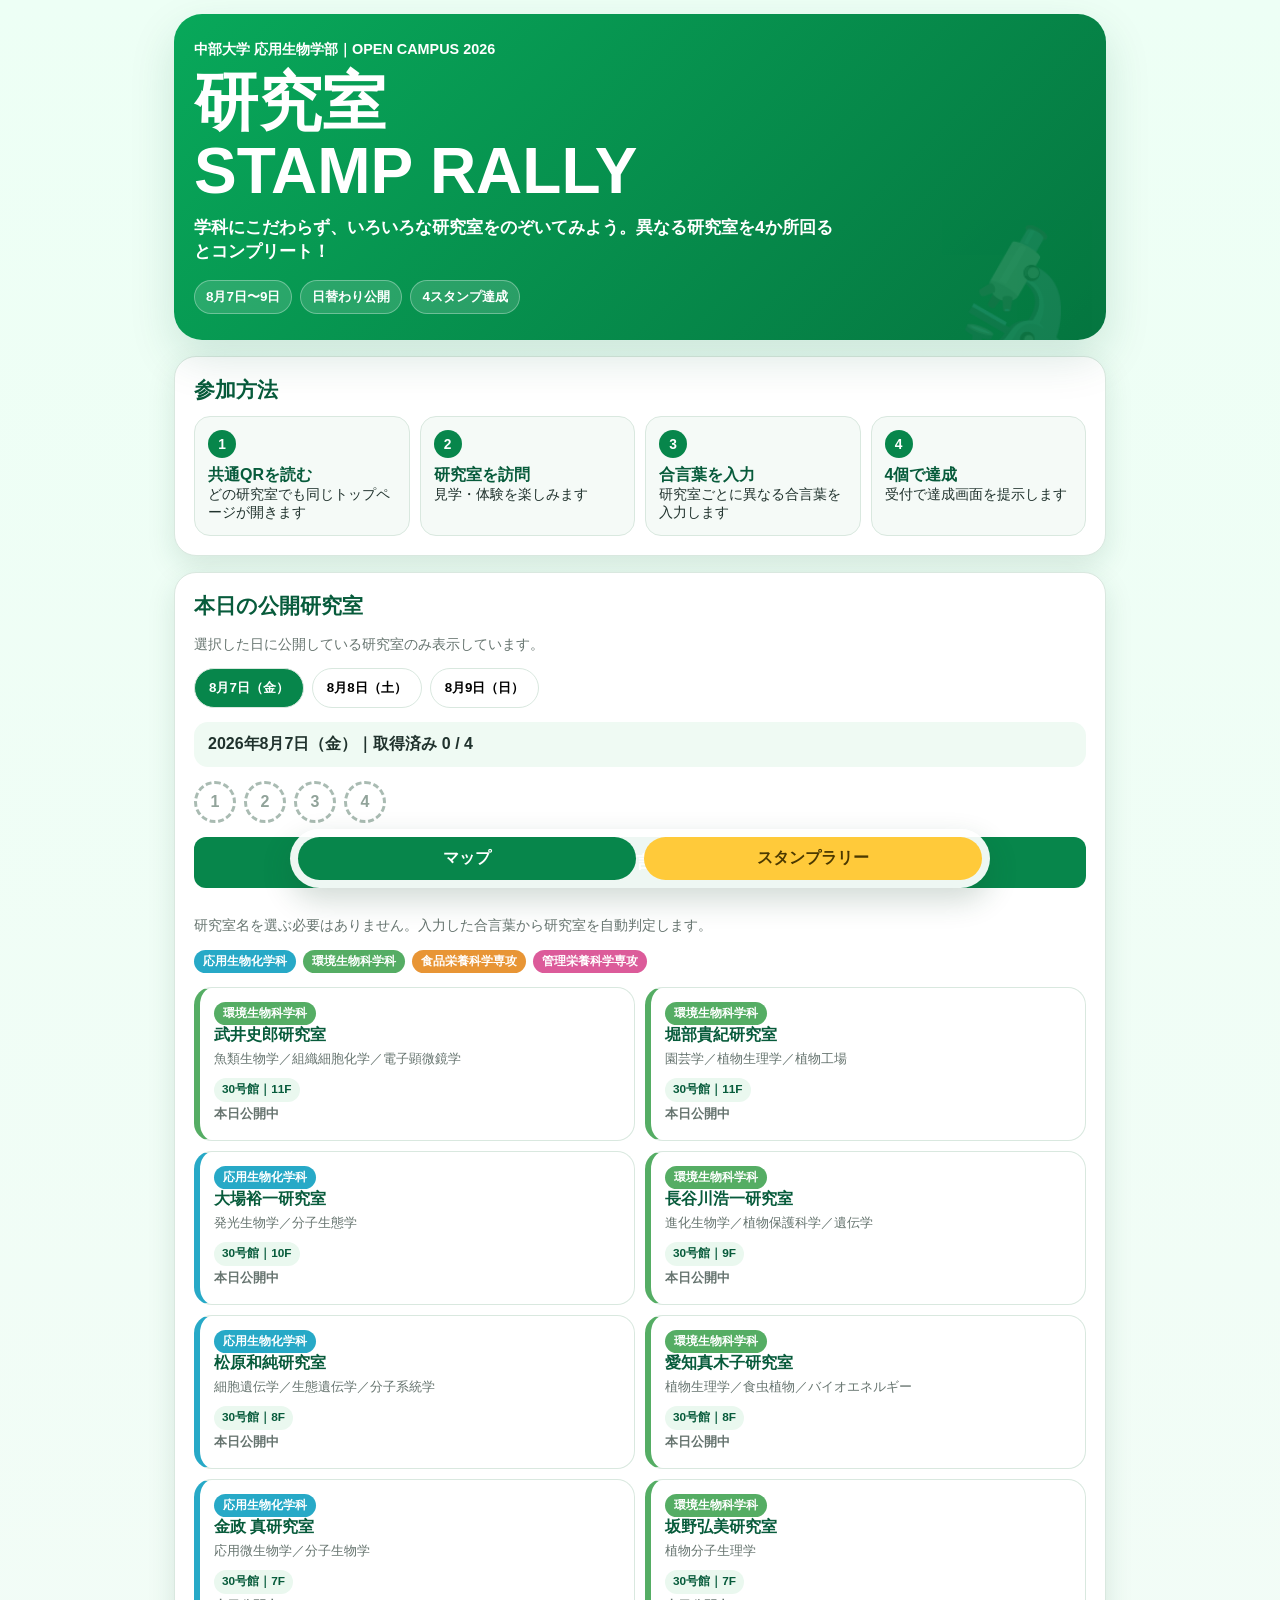
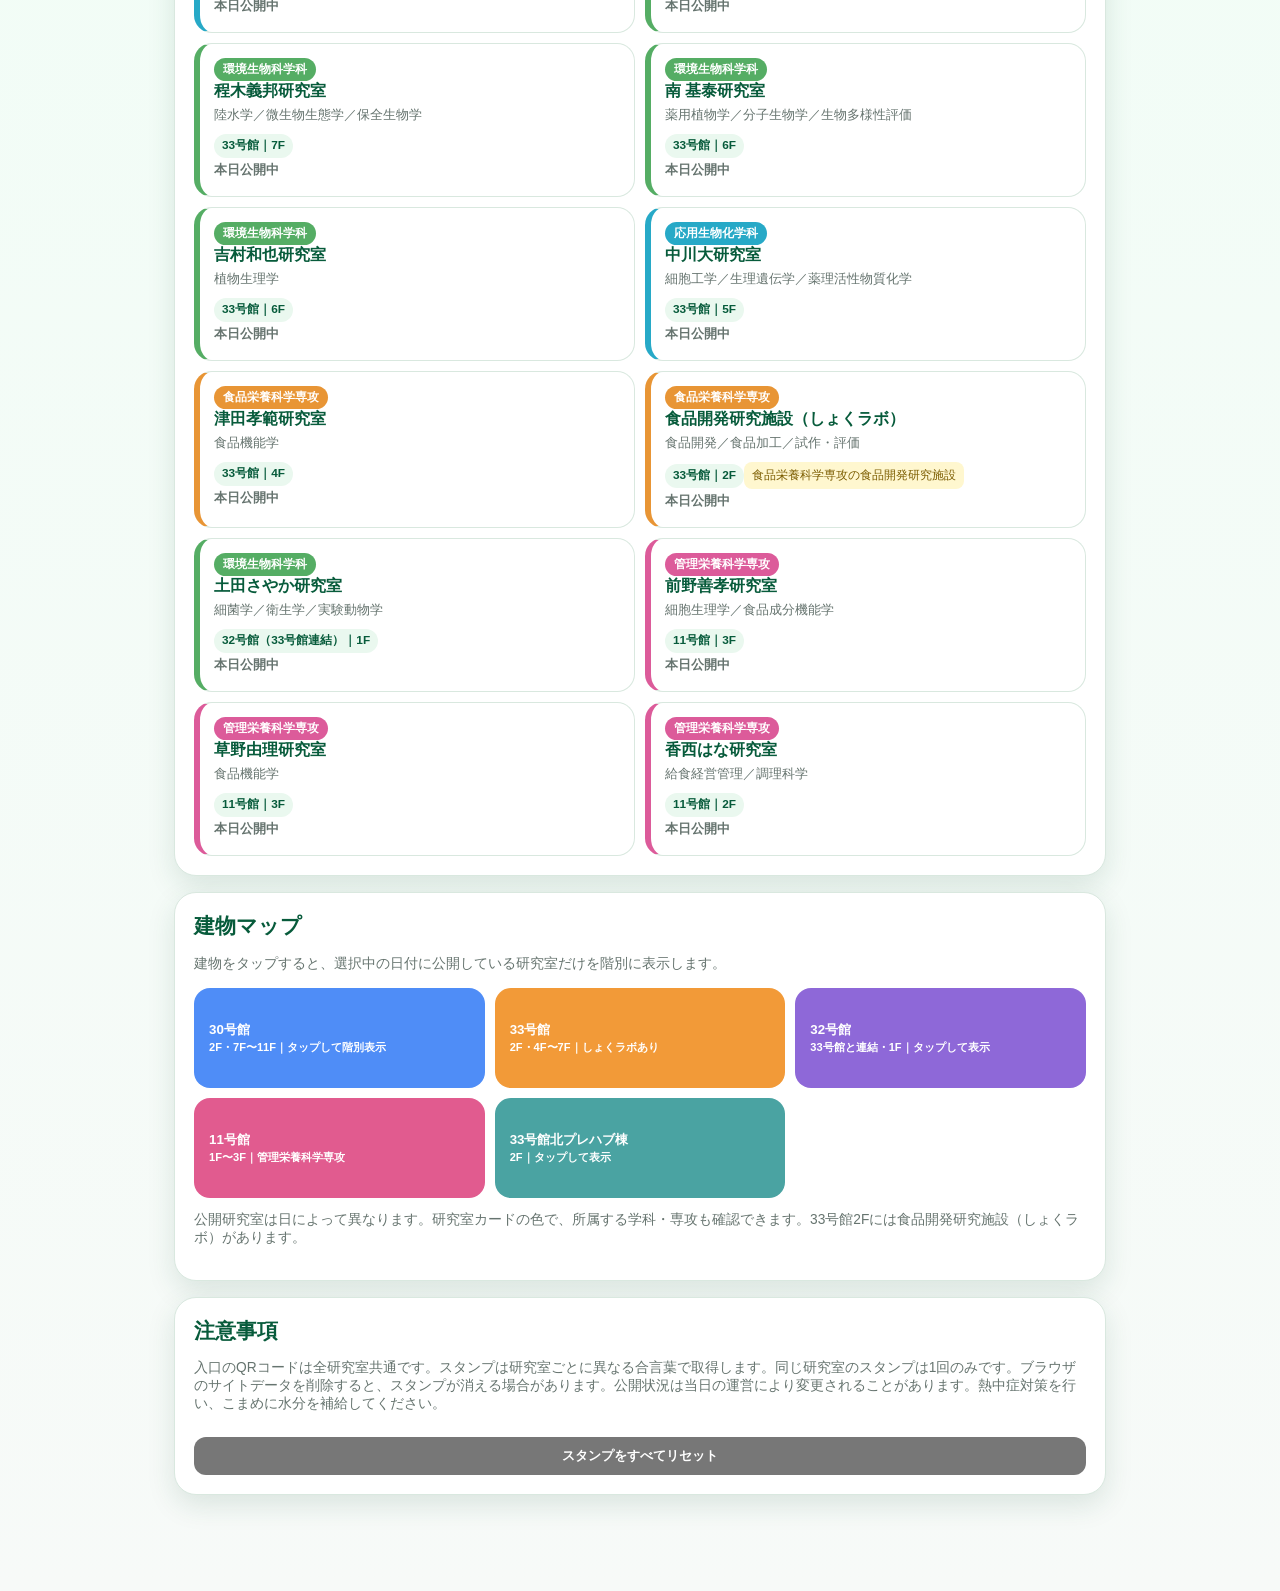
==== index.html @ 8b909b38 "Add files via upload" ====
<!doctype html><html lang="ja"><head><meta charset="utf-8"><meta name="viewport" content="width=device-width,initial-scale=1"><title>2026 応用生物学部 研究室スタンプラリー</title><style>
:root{--g:#07864b;--d:#075b3b;--m:#66746f;--bg:#f3faf6;--line:#d9e8df;--gold:#ffca3a}*{box-sizing:border-box}html{scroll-behavior:smooth}body{margin:0;background:linear-gradient(#edfff5,#f7faf8);font-family:-apple-system,BlinkMacSystemFont,"Segoe UI","Yu Gothic",Meiryo,sans-serif;color:#20322d}.wrap{width:min(100%,960px);margin:auto;padding:14px 14px 96px}.hero{background:linear-gradient(135deg,#08a85a,#057640);color:#fff;border-radius:28px;padding:26px 20px;box-shadow:0 18px 45px #075b3b26;position:relative;overflow:hidden}.hero:after{content:"🔬";position:absolute;right:14px;bottom:-22px;font-size:120px;opacity:.13}.kicker{font-weight:800;font-size:.9rem}h1{font-size:clamp(2rem,8vw,4rem);line-height:1.08;margin:9px 0}.hero p{font-size:1.08rem;font-weight:700;margin:0;max-width:650px}.badges{display:flex;gap:8px;flex-wrap:wrap;margin-top:17px}.badge{padding:7px 11px;background:#ffffff24;border:1px solid #ffffff50;border-radius:999px;font-weight:800;font-size:.84rem}.card{background:#fff;border:1px solid var(--line);border-radius:22px;padding:19px;margin-top:16px;box-shadow:0 10px 28px #194d3520}h2{font-size:1.3rem;margin:0 0 12px;color:var(--d)}.sub{color:var(--m);font-size:.9rem}.steps{display:grid;grid-template-columns:repeat(4,1fr);gap:10px}.step{padding:13px;border-radius:16px;background:#f5faf7;border:1px solid var(--line);font-size:.86rem}.step b{display:block;color:var(--d);font-size:1rem}.num{display:grid;place-items:center;width:28px;height:28px;border-radius:50%;background:var(--g);color:#fff;font-weight:900;margin-bottom:7px}.tabs{display:flex;gap:8px;flex-wrap:wrap}.tab{border:1px solid var(--line);background:#fff;padding:10px 14px;border-radius:999px;font-weight:900;cursor:pointer}.tab.active{background:var(--g);color:#fff}.status{margin:14px 0;padding:12px 14px;background:#effaf3;border-radius:14px;font-weight:800}.progress{display:flex;gap:8px;margin-top:10px}.dot{width:42px;height:42px;border-radius:50%;display:grid;place-items:center;border:3px dashed #a9bbb2;color:#91a39a;font-weight:900}.dot.done{border-style:solid;border-color:var(--gold);background:#fff8d8;color:#7c5d00}.grid{display:grid;grid-template-columns:repeat(2,1fr);gap:10px}.lab{border:1px solid var(--line);border-radius:18px;padding:14px;background:#fff}.lab.closed{opacity:.46;background:#f2f4f3}.lab h3{margin:0 0 4px;font-size:1rem;color:var(--d)}.lab p{margin:3px 0;color:var(--m);font-size:.84rem}.loc{display:inline-block;background:#eaf8ef;color:var(--d);font-weight:800;border-radius:999px;padding:4px 8px;font-size:.74rem;margin-top:7px}.get{width:100%;border:0;border-radius:12px;background:var(--g);color:#fff;font-weight:900;padding:10px;margin-top:10px;cursor:pointer}.get.done{background:#e7f5eb;color:var(--d)}.map{display:grid;grid-template-columns:repeat(3,1fr);gap:10px}.building{border-radius:16px;padding:15px;color:#fff;font-weight:900;min-height:100px}.b30{background:#4f8df7}.b33{background:#f29a38}.b32{background:#8e68d8}.b11{background:#e15b8f}.bprefab{background:#4aa3a2}.complete{display:none;text-align:center;background:linear-gradient(135deg,#fff9cf,#fff);border:3px solid var(--gold)}.complete.show{display:block}.complete .big{font-size:3.2rem}.complete h2{font-size:2rem}.notice{font-size:.86rem;color:var(--m)}.sticky{position:fixed;left:50%;bottom:12px;transform:translateX(-50%);width:min(calc(100% - 20px),700px);display:flex;gap:8px;background:#ffffffee;padding:8px;border-radius:999px;box-shadow:0 12px 30px #17482e33;z-index:20}.sticky a{flex:1;text-decoration:none;text-align:center;border-radius:999px;padding:11px;font-weight:900}.primary{background:var(--gold);color:#4b3900}.secondary{background:var(--g);color:#fff}.modal{display:none;position:fixed;inset:0;background:#0008;z-index:30;padding:18px;align-items:center;justify-content:center}.modal.show{display:flex}.dialog{width:min(100%,430px);background:#fff;border-radius:22px;padding:20px}.dialog h3{margin:0 0 5px;color:var(--d)}input{width:100%;font-size:1.1rem;padding:13px;border:2px solid var(--line);border-radius:12px;margin:12px 0;text-transform:uppercase}.actions{display:flex;gap:8px}.actions button{flex:1;border:0;border-radius:12px;padding:11px;font-weight:900;cursor:pointer}.cancel{background:#eee}.submit{background:var(--g);color:#fff}.error{color:#c73333;font-weight:800;font-size:.86rem;min-height:1.4em}@media(max-width:680px){.steps{grid-template-columns:1fr 1fr}.grid{grid-template-columns:1fr}.map{grid-template-columns:1fr}}@media print{@page{size:A4;margin:9mm}body{background:#fff;font-size:9pt}.wrap{padding:0}.hero,.card{box-shadow:none;break-inside:avoid;margin-top:7px;padding:12px}.hero{border-radius:15px}h1{font-size:26pt}.steps{grid-template-columns:repeat(4,1fr)}.grid{grid-template-columns:repeat(2,1fr);gap:5px}.lab{padding:8px}.get,.sticky,.modal,.tabs{display:none!important}.lab.closed{display:none}}

.building{border:0;cursor:pointer;text-align:left;transition:.18s ease}.building:hover,.building.active{transform:translateY(-2px);outline:4px solid #ffffffcc}.floor-map{display:none;margin-top:14px;border:1px solid var(--line);border-radius:18px;padding:14px;background:#f8fcfa}.floor-map.show{display:block}.floor-head{display:flex;align-items:center;justify-content:space-between;gap:10px;margin-bottom:10px}.floor-head h3{margin:0;color:var(--d)}.floor-close{border:0;background:#e8efeb;border-radius:999px;padding:7px 11px;font-weight:800;cursor:pointer}.floor-list{display:grid;gap:9px}.floor-row{display:grid;grid-template-columns:64px 1fr;gap:10px;align-items:stretch}.floor-label{display:grid;place-items:center;border-radius:14px;color:#fff;font-weight:900;min-height:66px}.floor-labs{display:grid;grid-template-columns:repeat(2,1fr);gap:8px}.map-lab{border:1px solid var(--line);border-radius:13px;padding:10px;background:#fff}.map-lab.closed{opacity:.42;background:#eef1ef}.map-lab.done{border:2px solid var(--gold);background:#fff9da}.map-lab b{display:block;color:var(--d);font-size:.9rem}.map-lab span{font-size:.76rem;color:var(--m)}.legend{display:flex;gap:8px;flex-wrap:wrap;margin:10px 0 0}.legend span{font-size:.76rem;padding:5px 9px;border-radius:999px;background:#eef5f1}.legend .open{background:#e6f7ec;color:#075b3b}.legend .done{background:#fff4bd;color:#6e5200}.legend .closed{background:#ecefee;color:#777}@media(max-width:680px){.floor-labs{grid-template-columns:1fr}.floor-row{grid-template-columns:54px 1fr}}@media print{.floor-map{display:block!important}.floor-close{display:none}.floor-labs{grid-template-columns:repeat(2,1fr)}}


.dept-legend{display:flex;gap:7px;flex-wrap:wrap;margin:10px 0 14px}.dept-chip{display:inline-block;padding:4px 9px;border-radius:999px;color:#fff;font-size:.72rem;font-weight:900}.lab{border-left:6px solid var(--dept,#d9e8df)}.map-lab{border-left:6px solid var(--dept,#d9e8df)}.facility-note{font-size:.76rem;color:#7c5d00;background:#fff7cf;padding:5px 8px;border-radius:8px;margin-top:7px;display:inline-block}

/* STAMP GET 演出 */
.stampfx{display:none;position:fixed;inset:0;z-index:60;align-items:center;justify-content:center;padding:20px;background:radial-gradient(circle at center,#073d2dcc 0,#001b14ee 72%);overflow:hidden}.stampfx.show{display:flex;animation:fxFade .25s ease-out}.stampfx:before,.stampfx:after{content:"";position:absolute;inset:-30%;background:repeating-conic-gradient(from 0deg,transparent 0 10deg,#ffffff10 10deg 12deg);animation:fxSpin 11s linear infinite}.stampfx:after{animation-direction:reverse;animation-duration:16s;opacity:.55}.fxcard{position:relative;z-index:2;width:min(92vw,470px);padding:30px 22px 26px;text-align:center;color:#fff;border:1px solid #ffffff55;border-radius:30px;background:linear-gradient(145deg,#0b9c5fdd,#06573fee);box-shadow:0 25px 70px #0009,0 0 0 7px #ffffff12;transform:scale(.5) rotate(-7deg);animation:fxPop .7s cubic-bezier(.18,.89,.32,1.28) forwards}.fxshine{position:absolute;inset:0;border-radius:30px;overflow:hidden;pointer-events:none}.fxshine:after{content:"";position:absolute;top:-25%;left:-70%;width:55%;height:150%;background:linear-gradient(100deg,transparent,#ffffff66,transparent);transform:skewX(-18deg);animation:fxShine 1.15s .25s ease-out forwards}.fxseal{width:138px;height:138px;margin:0 auto 14px;border-radius:50%;display:grid;place-items:center;background:radial-gradient(circle,#fff8cc 0 47%,#ffca3a 48% 61%,#fff 62% 67%,#0b6d4c 68%);box-shadow:0 0 0 8px #ffffff22,0 14px 30px #002b1e88;animation:sealPulse 1.2s ease-in-out infinite alternate}.fxseal span{font-size:54px;filter:drop-shadow(0 4px 2px #0003)}.fxtitle{font-size:clamp(2.2rem,10vw,4rem);line-height:1;font-weight:1000;letter-spacing:.05em;margin:5px 0 12px;text-shadow:0 5px 0 #034c35,0 10px 25px #001c1488}.fxlab{font-size:1.2rem;font-weight:900;margin:0 0 5px}.fxcount{display:inline-block;margin-top:8px;padding:7px 14px;border-radius:999px;background:#ffffff20;border:1px solid #ffffff45;font-weight:900}.fxhint{margin:14px 0 0;font-size:.83rem;opacity:.88}.fxclose{margin-top:18px;border:0;border-radius:999px;padding:11px 22px;background:#ffca3a;color:#4b3900;font-weight:1000;cursor:pointer;box-shadow:0 8px 18px #001d1444}.confetti{position:absolute;z-index:1;top:-12vh;width:10px;height:18px;border-radius:2px;animation:confettiFall 1.7s linear forwards}.stampfx.completefx .fxcard{background:linear-gradient(145deg,#8d6400ee,#d99200ee)}.stampfx.completefx .fxtitle{font-size:clamp(1.9rem,9vw,3.5rem)}
@keyframes fxFade{from{opacity:0}to{opacity:1}}@keyframes fxPop{0%{transform:scale(.45) rotate(-8deg);opacity:0}65%{transform:scale(1.08) rotate(2deg);opacity:1}100%{transform:scale(1) rotate(0)}}@keyframes fxSpin{to{transform:rotate(360deg)}}@keyframes fxShine{to{left:125%}}@keyframes sealPulse{from{transform:scale(.98)}to{transform:scale(1.04)}}@keyframes confettiFall{0%{transform:translate3d(0,-10vh,0) rotate(0);opacity:1}100%{transform:translate3d(var(--drift),112vh,0) rotate(720deg);opacity:.1}}
@media print{.stampfx{display:none!important}}
</style></head><body><main class="wrap"><section class="hero"><div class="kicker">中部大学 応用生物学部｜OPEN CAMPUS 2026</div><h1>研究室<br>STAMP RALLY</h1><p>学科にこだわらず、いろいろな研究室をのぞいてみよう。異なる研究室を4か所回るとコンプリート！</p><div class="badges"><span class="badge">8月7日〜9日</span><span class="badge">日替わり公開</span><span class="badge">4スタンプ達成</span></div></section><section class="card"><h2>参加方法</h2><div class="steps"><div class="step"><span class="num">1</span><b>共通QRを読む</b>どの研究室でも同じトップページが開きます</div><div class="step"><span class="num">2</span><b>研究室を訪問</b>見学・体験を楽しみます</div><div class="step"><span class="num">3</span><b>合言葉を入力</b>研究室ごとに異なる合言葉を入力します</div><div class="step"><span class="num">4</span><b>4個で達成</b>受付で達成画面を提示します</div></div></section><section class="card" id="rally"><h2>本日の公開研究室</h2><p class="sub">選択した日に公開している研究室のみ表示しています。</p><div class="tabs"><button class="tab" data-day="7">8月7日（金）</button><button class="tab" data-day="8">8月8日（土）</button><button class="tab" data-day="9">8月9日（日）</button></div><div class="status" id="status"></div><div class="progress" id="progress"></div><button class="get" style="font-size:1.05rem;padding:14px;margin:14px 0" onclick="openCommonModal()">🔑 研究室の合言葉を入力する</button><p class="sub">研究室名を選ぶ必要はありません。入力した合言葉から研究室を自動判定します。</p>
<div class="dept-legend"><span class="dept-chip" style="background:#27a9c7">応用生物化学科</span><span class="dept-chip" style="background:#55ad64">環境生物科学科</span><span class="dept-chip" style="background:#e89535">食品栄養科学専攻</span><span class="dept-chip" style="background:#dc5b9a">管理栄養科学専攻</span></div><div class="grid" id="labs"></div></section><section class="card" id="map"><h2>建物マップ</h2><p class="sub">建物をタップすると、選択中の日付に公開している研究室だけを階別に表示します。</p><div class="map">
<button class="building b30" data-building="30号館">30号館<br><small>2F・7F〜11F｜タップして階別表示</small></button>
<button class="building b33" data-building="33号館">33号館<br><small>2F・4F〜7F｜しょくラボあり</small></button>
<button class="building b32" data-building="32号館（33号館連結）">32号館<br><small>33号館と連結・1F｜タップして表示</small></button>
<button class="building b11" data-building="11号館">11号館<br><small>1F〜3F｜管理栄養科学専攻</small></button>
<button class="building bprefab" data-building="33号館北プレハブ棟">33号館北プレハブ棟<br><small>2F｜タップして表示</small></button>
</div><div class="floor-map" id="floorMap"></div><p class="notice">公開研究室は日によって異なります。研究室カードの色で、所属する学科・専攻も確認できます。33号館2Fには食品開発研究施設（しょくラボ）があります。</p></section><section class="card complete" id="complete"><div class="big">🎉</div><h2>COMPLETE!</h2><p><b>4つの研究室を訪問しました。</b><br>この画面を応用生物学部受付で提示してください。</p></section><section class="card"><h2>注意事項</h2><p class="notice">入口のQRコードは全研究室共通です。スタンプは研究室ごとに異なる合言葉で取得します。同じ研究室のスタンプは1回のみです。ブラウザのサイトデータを削除すると、スタンプが消える場合があります。公開状況は当日の運営により変更されることがあります。熱中症対策を行い、こまめに水分を補給してください。</p><button class="get" style="background:#777" onclick="resetRally()">スタンプをすべてリセット</button></section></main><nav class="sticky"><a class="secondary" href="#map">マップ</a><a class="primary" href="#rally">スタンプラリー</a></nav><div class="modal" id="modal"><div class="dialog"><h3 id="modalTitle">研究室の合言葉を入力</h3><p class="sub">訪問した研究室で案内された合言葉を入力してください。</p><input id="passwordInput" type="text" autocomplete="off" placeholder="合言葉"><div class="error" id="error"></div><div class="actions"><button class="cancel" onclick="closeModal()">キャンセル</button><button class="submit" onclick="submitPassword()">スタンプを取得</button></div></div></div><div class="stampfx" id="stampFx" role="dialog" aria-modal="true" aria-live="assertive"><div class="fxcard"><div class="fxshine"></div><div class="fxseal"><span id="fxIcon">★</span></div><div class="fxtitle" id="fxTitle">STAMP GET!</div><p class="fxlab" id="fxLab"></p><div class="fxcount" id="fxCount"></div><p class="fxhint">画面をタップ、またはボタンを押すと閉じます</p><button class="fxclose" onclick="closeStampFx()">つづける</button></div></div><script>
const LABS=[
{id:'takei',name:'武井史郎研究室',building:'30号館',floor:'11F',days:[7,8,9],fields:'魚類生物学／組織細胞化学／電子顕微鏡学',password:'FISH30',dept:'環境生物科学科'},
{id:'horibe',name:'堀部貴紀研究室',building:'30号館',floor:'11F',days:[7,8],fields:'園芸学／植物生理学／植物工場',password:'PLANT11',dept:'環境生物科学科'},
{id:'sumi',name:'墨 泰孝研究室',building:'30号館',floor:'11F',days:[8],fields:'土壌学／植物栄養学／土壌微生物学',password:'SOIL08',dept:'環境生物科学科'},
{id:'oba',name:'大場裕一研究室',building:'30号館',floor:'10F',days:[7,9],fields:'発光生物学／分子生態学',password:'LIGHT10',dept:'応用生物化学科'},
{id:'hasegawa',name:'長谷川浩一研究室',building:'30号館',floor:'9F',days:[7,9],fields:'進化生物学／植物保護科学／遺伝学',password:'EVOLVE9',dept:'環境生物科学科'},
{id:'suzuki',name:'鈴木孝征研究室',building:'30号館',floor:'9F',days:[9],fields:'植物（シロイヌナズナ）／遺伝子（DNA）／バイオインフォマティクス',password:'DNA309',dept:'環境生物科学科'},
{id:'matsubara',name:'松原和純研究室',building:'30号館',floor:'8F',days:[7,8,9],fields:'細胞遺伝学／生態遺伝学／分子系統学',password:'GENE08',dept:'応用生物化学科'},
{id:'aichi',name:'愛知真木子研究室',building:'30号館',floor:'8F',days:[7],fields:'植物生理学／食虫植物／バイオエネルギー',password:'CARNI7',dept:'環境生物科学科'},
{id:'mohnishi',name:'大西素子研究室',building:'30号館',floor:'8F',days:[9],fields:'生化学／分子生物学',password:'MALTO8',dept:'応用生物化学科'},
{id:'kojima',name:'小島晶子研究室',building:'30号館',floor:'7F',days:[8,9],fields:'植物分子生物学／分子生物学',password:'LEAF07',dept:'環境生物科学科'},
{id:'kanemasa',name:'金政 真研究室',building:'30号館',floor:'7F',days:[7,8,9],fields:'応用微生物学／分子生物学',password:'MICRO7',dept:'応用生物化学科'},
{id:'sakano',name:'坂野弘美研究室',building:'30号館',floor:'7F',days:[7,9],fields:'植物分子生理学',password:'PHYTO7',dept:'環境生物科学科'},
{id:'yamashita',name:'山下紗也加研究室',building:'30号館',floor:'2F',days:[8],fields:'公衆栄養学',password:'PUBLIC2',dept:'管理栄養科学専攻'},
{id:'matsumoto',name:'松本吉博研究室',building:'33号館',floor:'7F',days:[8],fields:'分子生物学／DNA複製・修復／抗癌剤の作用',password:'DNA337',dept:'応用生物化学科'},
{id:'hodoki',name:'程木義邦研究室',building:'33号館',floor:'7F',days:[7,8,9],fields:'陸水学／微生物生態学／保全生物学',password:'WATER7',dept:'環境生物科学科'},
{id:'minami',name:'南 基泰研究室',building:'33号館',floor:'6F',days:[7,8],fields:'薬用植物学／分子生物学／生物多様性評価',password:'HERB06',dept:'環境生物科学科'},
{id:'yoshimura',name:'吉村和也研究室',building:'33号館',floor:'6F',days:[7,8,9],fields:'植物生理学',password:'GREEN6',dept:'環境生物科学科'},
{id:'nakagawa',name:'中川大研究室',building:'33号館',floor:'5F',days:[7],fields:'細胞工学／生理遺伝学／薬理活性物質化学',password:'MOUSE5',dept:'応用生物化学科'},
{id:'tsuda',name:'津田孝範研究室',building:'33号館',floor:'4F',days:[7,8,9],fields:'食品機能学',password:'FOOD04',dept:'食品栄養科学専攻'},
{id:'kanamaru',name:'金丸京子研究室',building:'33号館',floor:'4F',days:[8],fields:'コウジカビ／生存戦略／発酵の仕組み',password:'KOJI47',dept:'応用生物化学科'},
{id:'miyata',name:'宮田 茂研究室',building:'33号館',floor:'4F',days:[9],fields:'分子微生物学／病原微生物学／応用微生物学',password:'MIYATA4',dept:'管理栄養科学専攻'},
{id:'shokulab',name:'食品開発研究施設（しょくラボ）',building:'33号館',floor:'2F',days:[7,8,9],fields:'食品開発／食品加工／試作・評価',password:'SHOKU2',dept:'食品栄養科学専攻'},
{id:'tsuchida',name:'土田さやか研究室',building:'32号館（33号館連結）',floor:'1F',days:[7,8],fields:'細菌学／衛生学／実験動物学',password:'BACT01',dept:'環境生物科学科'},
{id:'maeno',name:'前野善孝研究室',building:'11号館',floor:'3F',days:[7],fields:'細胞生理学／食品成分機能学',password:'CELL113',dept:'管理栄養科学専攻'},
{id:'kusano',name:'草野由理研究室',building:'11号館',floor:'3F',days:[7],fields:'食品機能学',password:'FUNC113',dept:'管理栄養科学専攻'},
{id:'kozai',name:'香西はな研究室',building:'11号館',floor:'2F',days:[7],fields:'給食経営管理／調理科学',password:'MEAL112',dept:'管理栄養科学専攻'},
{id:'dohmae',name:'堂前純子研究室',building:'11号館',floor:'2F',days:[8],fields:'生化学／病理学／分子生物学',password:'BIO112',dept:'管理栄養科学専攻'},
{id:'sakuma',name:'佐久間直緒美研究室',building:'11号館',floor:'3F',days:[8],fields:'栄養教育／食育／栄養教諭',password:'EDU113',dept:'管理栄養科学専攻'},
{id:'tanaka',name:'田中 守研究室',building:'11号館',floor:'2F',days:[9],fields:'食品免疫学／食品機能学／健康科学',password:'IMMUNE2',dept:'管理栄養科学専攻'},
{id:'koike',name:'小池温子研究室',building:'11号館',floor:'1F（12:00〜14:00）',days:[9],fields:'スポーツ栄養学／応用栄養学／運動生理学',password:'SPORT1',dept:'管理栄養科学専攻'},
{id:'yamanaka',name:'山中由実研究室',building:'33号館北プレハブ棟',floor:'2F',days:[9],fields:'調理科学',password:'COOKP2',dept:'管理栄養科学専攻'}
];
const DATES={7:'2026年8月7日（金）',8:'2026年8月8日（土）',9:'2026年8月9日（日）'};const DEPT_COLORS={'応用生物化学科':'#27a9c7','環境生物科学科':'#55ad64','食品栄養科学専攻':'#e89535','管理栄養科学専攻':'#dc5b9a'};const KEY='chubu_oc_2026_stamps';let currentDay=7,selectedLab=null;const t=new Date();if(t.getMonth()===7&&[7,8,9].includes(t.getDate()))currentDay=t.getDate();const p=Number(new URLSearchParams(location.search).get('day'));if([7,8,9].includes(p))currentDay=p;function stamps(){try{return JSON.parse(localStorage.getItem(KEY)||'[]')}catch(e){return[]}}function save(v){localStorage.setItem(KEY,JSON.stringify(v))}function render(){document.querySelectorAll('.tab').forEach(b=>b.classList.toggle('active',Number(b.dataset.day)===currentDay));const got=stamps();document.getElementById('status').textContent=DATES[currentDay]+'｜取得済み '+got.length+' / 4';document.getElementById('progress').innerHTML=[0,1,2,3].map(i=>`<div class="dot ${i<got.length?'done':''}">${i<got.length?'✓':i+1}</div>`).join('');document.getElementById('complete').classList.toggle('show',got.length>=4);const openLabs=LABS.filter(l=>l.days.includes(currentDay));document.getElementById('labs').innerHTML=openLabs.map(l=>{const done=got.includes(l.id),color=DEPT_COLORS[l.dept]||'#888';return `<article class="lab" style="--dept:${color}"><span class="dept-chip" style="background:${color}">${l.dept}</span><h3>${l.name}</h3><p>${l.fields}</p><span class="loc">${l.building}｜${l.floor}</span>${l.id==='shokulab'?'<span class="facility-note">食品栄養科学専攻の食品開発研究施設</span>':''}<p><b>${done?'✓ スタンプ取得済み':'本日公開中'}</b></p></article>`}).join('');renderFloorMap()}
let selectedBuilding='';
const FLOOR_ORDER={
 '30号館':['11F','10F','9F','8F','7F','2F'],
 '33号館':['7F','6F','5F','4F','2F'],
 '32号館（33号館連結）':['1F'],
 '11号館':['3F','2F','1F（12:00〜14:00）'],
 '33号館北プレハブ棟':['2F']
};
const FLOOR_COLOR={'30号館':'#4f8df7','33号館':'#f29a38','32号館（33号館連結）':'#8e68d8','11号館':'#e15b8f','33号館北プレハブ棟':'#4aa3a2'};
function openFloorMap(building){selectedBuilding=building;document.querySelectorAll('.building').forEach(b=>b.classList.toggle('active',b.dataset.building===building));renderFloorMap();document.getElementById('floorMap').scrollIntoView({behavior:'smooth',block:'nearest'})}
function closeFloorMap(){selectedBuilding='';document.getElementById('floorMap').classList.remove('show');document.querySelectorAll('.building').forEach(b=>b.classList.remove('active'))}
function renderFloorMap(){const root=document.getElementById('floorMap');if(!root||!selectedBuilding){if(root)root.classList.remove('show');return}const got=stamps();const floors=FLOOR_ORDER[selectedBuilding]||[];root.classList.add('show');root.innerHTML=`<div class="floor-head"><h3>${selectedBuilding} 階別マップ</h3><button class="floor-close" onclick="closeFloorMap()">閉じる</button></div><div class="floor-list">${floors.map(f=>{const ls=LABS.filter(l=>l.building===selectedBuilding&&l.floor===f&&l.days.includes(currentDay));if(!ls.length)return '';return `<div class="floor-row"><div class="floor-label" style="background:${FLOOR_COLOR[selectedBuilding]}">${f}</div><div class="floor-labs">${ls.map(l=>{const done=got.includes(l.id);const color=DEPT_COLORS[l.dept]||'#888';return `<div class="map-lab ${done?'done':''}" style="--dept:${color}"><span class="dept-chip" style="background:${color}">${l.dept}</span><b>${done?'✓ ':''}${l.name}</b><span>本日公開${done?'｜取得済み':''}<br>${l.fields}</span></div>`}).join('')}</div></div>`}).join('')}</div><div class="legend"><span class="open">本日公開</span><span class="done">取得済み</span></div>`}
document.querySelectorAll('.building').forEach(b=>b.addEventListener('click',()=>openFloorMap(b.dataset.building)));
document.querySelectorAll('.tab').forEach(b=>b.onclick=()=>{currentDay=Number(b.dataset.day);render()});function openCommonModal(){selectedLab=null;document.getElementById('modalTitle').textContent='研究室の合言葉を入力';document.getElementById('passwordInput').value='';document.getElementById('error').textContent='';document.getElementById('modal').classList.add('show');setTimeout(()=>document.getElementById('passwordInput').focus(),100)}function closeModal(){document.getElementById('modal').classList.remove('show');selectedLab=null}function submitPassword(){const v=document.getElementById('passwordInput').value.trim().toUpperCase();const matched=LABS.find(l=>l.password.toUpperCase()===v);if(!matched){document.getElementById('error').textContent='合言葉が違います。研究室スタッフにご確認ください。';return}if(!matched.days.includes(currentDay)){document.getElementById('error').textContent='この研究室は本日の公開対象ではありません。日付をご確認ください。';return}const got=stamps();if(got.includes(matched.id)){document.getElementById('error').textContent=matched.name+'のスタンプは取得済みです。';return}got.push(matched.id);save(got);closeModal();render();showStampFx(matched,got.length);}
function makeConfetti(){const root=document.getElementById('stampFx');root.querySelectorAll('.confetti').forEach(e=>e.remove());const colors=['#ffca3a','#ffffff','#60e6a4','#ff7eb6','#6ca8ff'];for(let i=0;i<42;i++){const c=document.createElement('i');c.className='confetti';c.style.left=(Math.random()*100)+'vw';c.style.background=colors[i%colors.length];c.style.animationDelay=(Math.random()*.5)+'s';c.style.animationDuration=(1.25+Math.random()*.9)+'s';c.style.setProperty('--drift',(-90+Math.random()*180)+'px');root.appendChild(c)}}
function showStampFx(lab,count){const fx=document.getElementById('stampFx');const complete=count>=4;fx.classList.toggle('completefx',complete);document.getElementById('fxIcon').textContent=complete?'🏆':'★';document.getElementById('fxTitle').textContent=complete?'4 STAMPS COMPLETE!':'STAMP GET!';document.getElementById('fxLab').textContent=lab.name;document.getElementById('fxCount').textContent=complete?'コンプリート達成！':count+' / 4 スタンプ';makeConfetti();fx.classList.add('show');document.body.style.overflow='hidden';if(navigator.vibrate)navigator.vibrate(complete?[80,50,120]:[60,40,60])}
function closeStampFx(){const fx=document.getElementById('stampFx');const complete=fx.classList.contains('completefx');fx.classList.remove('show');document.body.style.overflow='';if(complete)setTimeout(()=>document.getElementById('complete').scrollIntoView({behavior:'smooth',block:'center'}),120)}
document.getElementById('stampFx').addEventListener('click',e=>{if(e.target.id==='stampFx')closeStampFx()});
document.getElementById('passwordInput').addEventListener('keydown',e=>{if(e.key==='Enter')submitPassword()});document.getElementById('modal').addEventListener('click',e=>{if(e.target.id==='modal')closeModal()});function resetRally(){if(confirm('すべてのスタンプをリセットしますか？')){localStorage.removeItem(KEY);render()}}render();
</script></body></html>
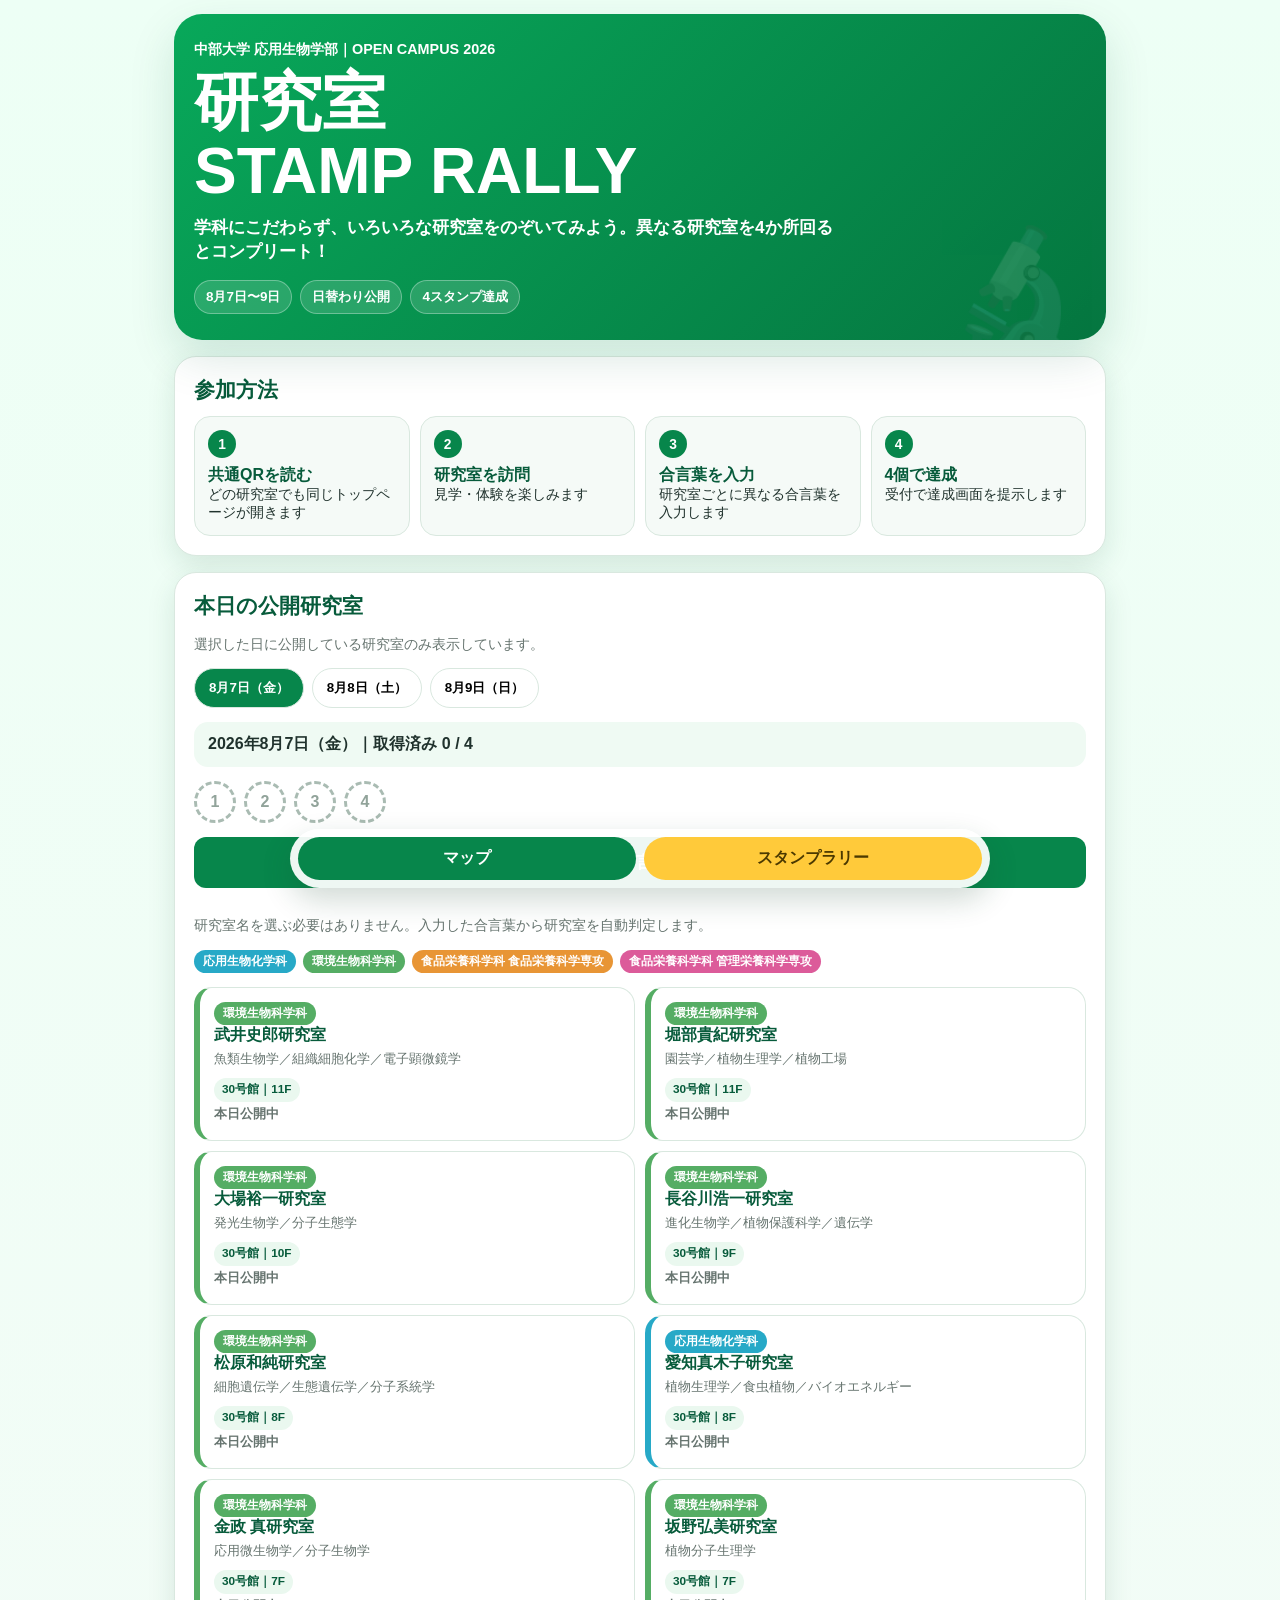
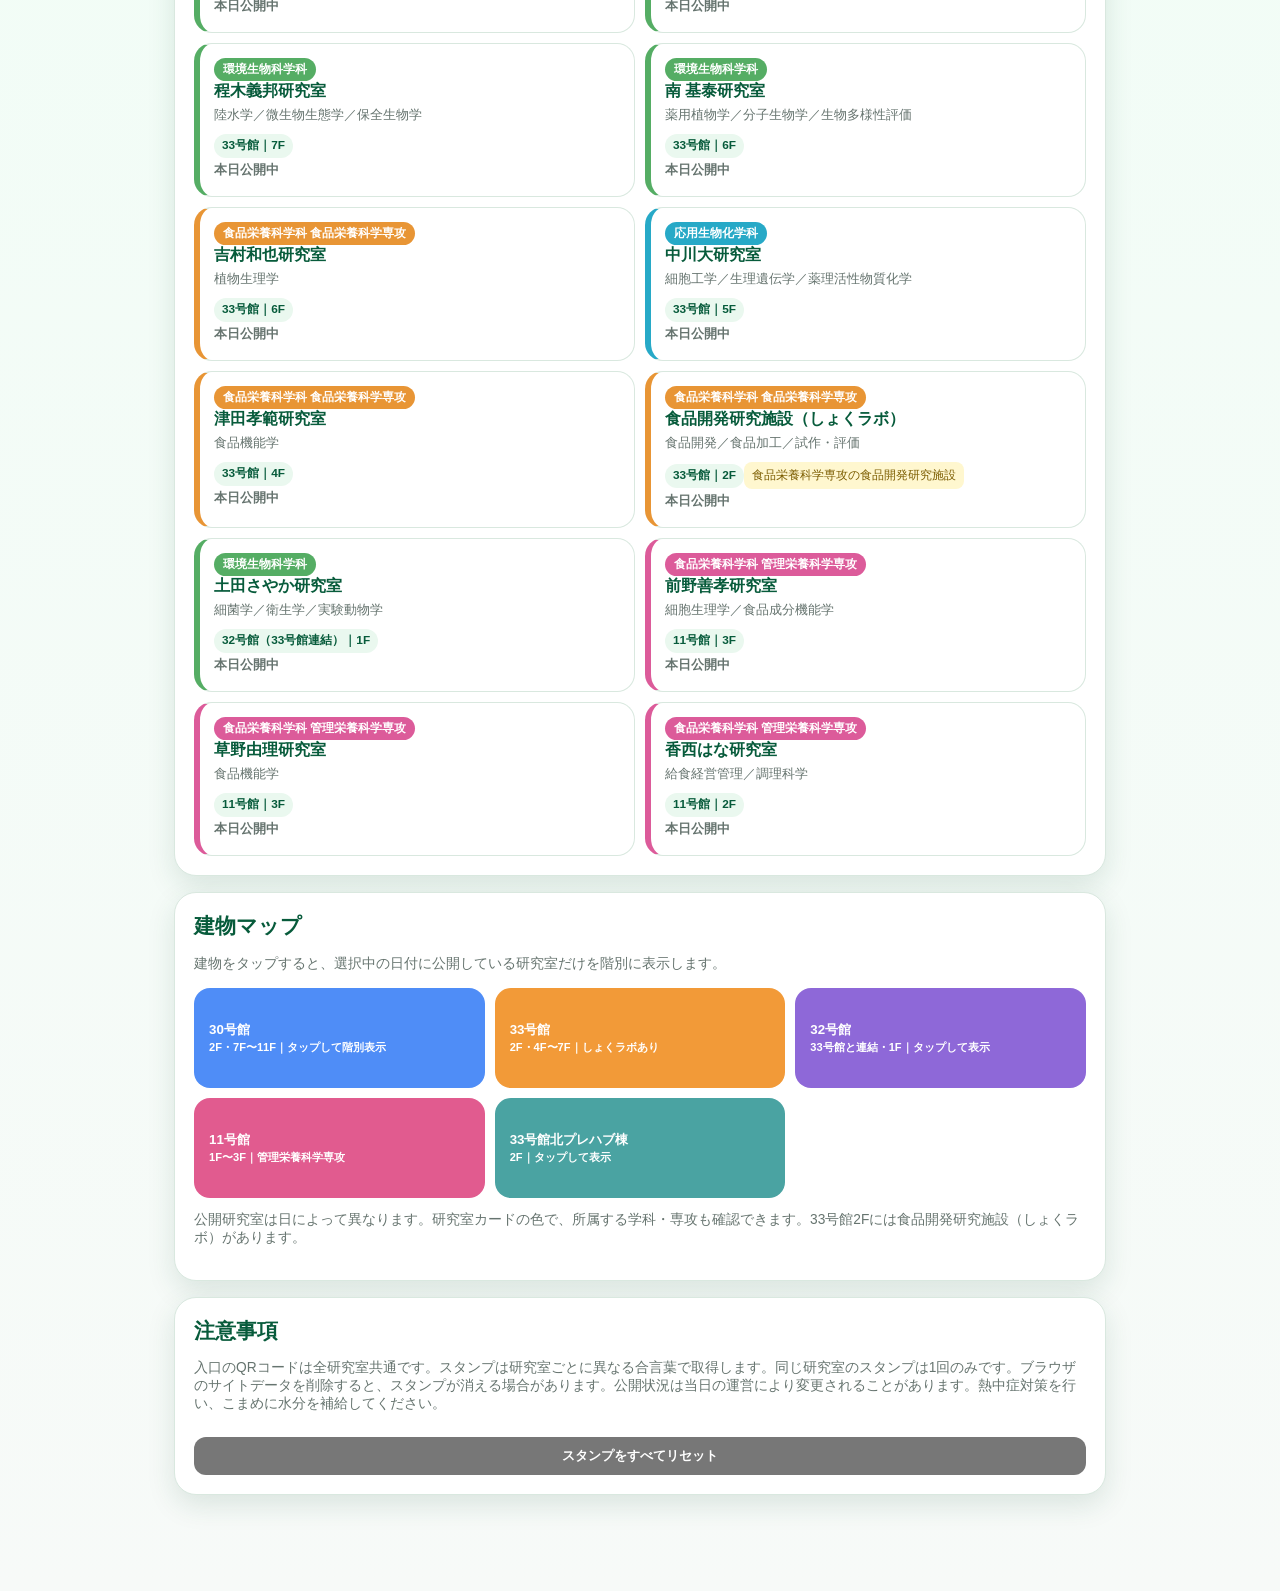
==== commit 0199a114: "Add files via upload" ====
--- a/index.html
+++ b/index.html
@@ -11,47 +11,47 @@
 @keyframes fxFade{from{opacity:0}to{opacity:1}}@keyframes fxPop{0%{transform:scale(.45) rotate(-8deg);opacity:0}65%{transform:scale(1.08) rotate(2deg);opacity:1}100%{transform:scale(1) rotate(0)}}@keyframes fxSpin{to{transform:rotate(360deg)}}@keyframes fxShine{to{left:125%}}@keyframes sealPulse{from{transform:scale(.98)}to{transform:scale(1.04)}}@keyframes confettiFall{0%{transform:translate3d(0,-10vh,0) rotate(0);opacity:1}100%{transform:translate3d(var(--drift),112vh,0) rotate(720deg);opacity:.1}}
 @media print{.stampfx{display:none!important}}
 </style></head><body><main class="wrap"><section class="hero"><div class="kicker">中部大学 応用生物学部｜OPEN CAMPUS 2026</div><h1>研究室<br>STAMP RALLY</h1><p>学科にこだわらず、いろいろな研究室をのぞいてみよう。異なる研究室を4か所回るとコンプリート！</p><div class="badges"><span class="badge">8月7日〜9日</span><span class="badge">日替わり公開</span><span class="badge">4スタンプ達成</span></div></section><section class="card"><h2>参加方法</h2><div class="steps"><div class="step"><span class="num">1</span><b>共通QRを読む</b>どの研究室でも同じトップページが開きます</div><div class="step"><span class="num">2</span><b>研究室を訪問</b>見学・体験を楽しみます</div><div class="step"><span class="num">3</span><b>合言葉を入力</b>研究室ごとに異なる合言葉を入力します</div><div class="step"><span class="num">4</span><b>4個で達成</b>受付で達成画面を提示します</div></div></section><section class="card" id="rally"><h2>本日の公開研究室</h2><p class="sub">選択した日に公開している研究室のみ表示しています。</p><div class="tabs"><button class="tab" data-day="7">8月7日（金）</button><button class="tab" data-day="8">8月8日（土）</button><button class="tab" data-day="9">8月9日（日）</button></div><div class="status" id="status"></div><div class="progress" id="progress"></div><button class="get" style="font-size:1.05rem;padding:14px;margin:14px 0" onclick="openCommonModal()">🔑 研究室の合言葉を入力する</button><p class="sub">研究室名を選ぶ必要はありません。入力した合言葉から研究室を自動判定します。</p>
-<div class="dept-legend"><span class="dept-chip" style="background:#27a9c7">応用生物化学科</span><span class="dept-chip" style="background:#55ad64">環境生物科学科</span><span class="dept-chip" style="background:#e89535">食品栄養科学専攻</span><span class="dept-chip" style="background:#dc5b9a">管理栄養科学専攻</span></div><div class="grid" id="labs"></div></section><section class="card" id="map"><h2>建物マップ</h2><p class="sub">建物をタップすると、選択中の日付に公開している研究室だけを階別に表示します。</p><div class="map">
+<div class="dept-legend"><span class="dept-chip" style="background:#27a9c7">応用生物化学科</span><span class="dept-chip" style="background:#55ad64">環境生物科学科</span><span class="dept-chip" style="background:#e89535">食品栄養科学科 食品栄養科学専攻</span><span class="dept-chip" style="background:#dc5b9a">食品栄養科学科 管理栄養科学専攻</span></div><div class="grid" id="labs"></div></section><section class="card" id="map"><h2>建物マップ</h2><p class="sub">建物をタップすると、選択中の日付に公開している研究室だけを階別に表示します。</p><div class="map">
 <button class="building b30" data-building="30号館">30号館<br><small>2F・7F〜11F｜タップして階別表示</small></button>
 <button class="building b33" data-building="33号館">33号館<br><small>2F・4F〜7F｜しょくラボあり</small></button>
 <button class="building b32" data-building="32号館（33号館連結）">32号館<br><small>33号館と連結・1F｜タップして表示</small></button>
 <button class="building b11" data-building="11号館">11号館<br><small>1F〜3F｜管理栄養科学専攻</small></button>
 <button class="building bprefab" data-building="33号館北プレハブ棟">33号館北プレハブ棟<br><small>2F｜タップして表示</small></button>
-</div><div class="floor-map" id="floorMap"></div><p class="notice">公開研究室は日によって異なります。研究室カードの色で、所属する学科・専攻も確認できます。33号館2Fには食品開発研究施設（しょくラボ）があります。</p></section><section class="card complete" id="complete"><div class="big">🎉</div><h2>COMPLETE!</h2><p><b>4つの研究室を訪問しました。</b><br>この画面を応用生物学部受付で提示してください。</p></section><section class="card"><h2>注意事項</h2><p class="notice">入口のQRコードは全研究室共通です。スタンプは研究室ごとに異なる合言葉で取得します。同じ研究室のスタンプは1回のみです。ブラウザのサイトデータを削除すると、スタンプが消える場合があります。公開状況は当日の運営により変更されることがあります。熱中症対策を行い、こまめに水分を補給してください。</p><button class="get" style="background:#777" onclick="resetRally()">スタンプをすべてリセット</button></section></main><nav class="sticky"><a class="secondary" href="#map">マップ</a><a class="primary" href="#rally">スタンプラリー</a></nav><div class="modal" id="modal"><div class="dialog"><h3 id="modalTitle">研究室の合言葉を入力</h3><p class="sub">訪問した研究室で案内された合言葉を入力してください。</p><input id="passwordInput" type="text" autocomplete="off" placeholder="合言葉"><div class="error" id="error"></div><div class="actions"><button class="cancel" onclick="closeModal()">キャンセル</button><button class="submit" onclick="submitPassword()">スタンプを取得</button></div></div></div><div class="stampfx" id="stampFx" role="dialog" aria-modal="true" aria-live="assertive"><div class="fxcard"><div class="fxshine"></div><div class="fxseal"><span id="fxIcon">★</span></div><div class="fxtitle" id="fxTitle">STAMP GET!</div><p class="fxlab" id="fxLab"></p><div class="fxcount" id="fxCount"></div><p class="fxhint">画面をタップ、またはボタンを押すと閉じます</p><button class="fxclose" onclick="closeStampFx()">つづける</button></div></div><script>
+</div><div class="floor-map" id="floorMap"></div><p class="notice">公開研究室は日によって異なります。研究室カードの色で、所属する学科・専攻も確認できます。33号館2Fには食品開発研究施設（しょくラボ）があります。</p></section><section class="card complete" id="complete"><div class="big">🎉</div><h2>COMPLETE!</h2><p><b>4つの研究室を訪問しました。</b><br>この画面を応用生物学部受付で提示してください。</p></section><section class="card"><h2>注意事項</h2><p class="notice">入口のQRコードは全研究室共通です。スタンプは研究室ごとに異なる合言葉で取得します。同じ研究室のスタンプは1回のみです。ブラウザのサイトデータを削除すると、スタンプが消える場合があります。公開状況は当日の運営により変更されることがあります。熱中症対策を行い、こまめに水分を補給してください。</p><button class="get" style="background:#777" onclick="resetRally()">スタンプをすべてリセット</button></section></main><nav class="sticky"><a class="secondary" href="#map">マップ</a><a class="primary" href="#rally">スタンプラリー</a></nav><div class="modal" id="modal"><div class="dialog"><h3 id="modalTitle">研究室の合言葉を入力</h3><p class="sub">訪問した研究室で案内された6文字の合言葉を、半角・大文字で入力してください。</p><input id="passwordInput" type="text" autocomplete="off" placeholder="合言葉"><div class="error" id="error"></div><div class="actions"><button class="cancel" onclick="closeModal()">キャンセル</button><button class="submit" onclick="submitPassword()">スタンプを取得</button></div></div></div><div class="stampfx" id="stampFx" role="dialog" aria-modal="true" aria-live="assertive"><div class="fxcard"><div class="fxshine"></div><div class="fxseal"><span id="fxIcon">★</span></div><div class="fxtitle" id="fxTitle">STAMP GET!</div><p class="fxlab" id="fxLab"></p><div class="fxcount" id="fxCount"></div><p class="fxhint">画面をタップ、またはボタンを押すと閉じます</p><button class="fxclose" onclick="closeStampFx()">つづける</button></div></div><script>
 const LABS=[
-{id:'takei',name:'武井史郎研究室',building:'30号館',floor:'11F',days:[7,8,9],fields:'魚類生物学／組織細胞化学／電子顕微鏡学',password:'FISH30',dept:'環境生物科学科'},
-{id:'horibe',name:'堀部貴紀研究室',building:'30号館',floor:'11F',days:[7,8],fields:'園芸学／植物生理学／植物工場',password:'PLANT11',dept:'環境生物科学科'},
-{id:'sumi',name:'墨 泰孝研究室',building:'30号館',floor:'11F',days:[8],fields:'土壌学／植物栄養学／土壌微生物学',password:'SOIL08',dept:'環境生物科学科'},
-{id:'oba',name:'大場裕一研究室',building:'30号館',floor:'10F',days:[7,9],fields:'発光生物学／分子生態学',password:'LIGHT10',dept:'応用生物化学科'},
-{id:'hasegawa',name:'長谷川浩一研究室',building:'30号館',floor:'9F',days:[7,9],fields:'進化生物学／植物保護科学／遺伝学',password:'EVOLVE9',dept:'環境生物科学科'},
-{id:'suzuki',name:'鈴木孝征研究室',building:'30号館',floor:'9F',days:[9],fields:'植物（シロイヌナズナ）／遺伝子（DNA）／バイオインフォマティクス',password:'DNA309',dept:'環境生物科学科'},
-{id:'matsubara',name:'松原和純研究室',building:'30号館',floor:'8F',days:[7,8,9],fields:'細胞遺伝学／生態遺伝学／分子系統学',password:'GENE08',dept:'応用生物化学科'},
-{id:'aichi',name:'愛知真木子研究室',building:'30号館',floor:'8F',days:[7],fields:'植物生理学／食虫植物／バイオエネルギー',password:'CARNI7',dept:'環境生物科学科'},
-{id:'mohnishi',name:'大西素子研究室',building:'30号館',floor:'8F',days:[9],fields:'生化学／分子生物学',password:'MALTO8',dept:'応用生物化学科'},
-{id:'kojima',name:'小島晶子研究室',building:'30号館',floor:'7F',days:[8,9],fields:'植物分子生物学／分子生物学',password:'LEAF07',dept:'環境生物科学科'},
-{id:'kanemasa',name:'金政 真研究室',building:'30号館',floor:'7F',days:[7,8,9],fields:'応用微生物学／分子生物学',password:'MICRO7',dept:'応用生物化学科'},
-{id:'sakano',name:'坂野弘美研究室',building:'30号館',floor:'7F',days:[7,9],fields:'植物分子生理学',password:'PHYTO7',dept:'環境生物科学科'},
-{id:'yamashita',name:'山下紗也加研究室',building:'30号館',floor:'2F',days:[8],fields:'公衆栄養学',password:'PUBLIC2',dept:'管理栄養科学専攻'},
-{id:'matsumoto',name:'松本吉博研究室',building:'33号館',floor:'7F',days:[8],fields:'分子生物学／DNA複製・修復／抗癌剤の作用',password:'DNA337',dept:'応用生物化学科'},
-{id:'hodoki',name:'程木義邦研究室',building:'33号館',floor:'7F',days:[7,8,9],fields:'陸水学／微生物生態学／保全生物学',password:'WATER7',dept:'環境生物科学科'},
-{id:'minami',name:'南 基泰研究室',building:'33号館',floor:'6F',days:[7,8],fields:'薬用植物学／分子生物学／生物多様性評価',password:'HERB06',dept:'環境生物科学科'},
-{id:'yoshimura',name:'吉村和也研究室',building:'33号館',floor:'6F',days:[7,8,9],fields:'植物生理学',password:'GREEN6',dept:'環境生物科学科'},
-{id:'nakagawa',name:'中川大研究室',building:'33号館',floor:'5F',days:[7],fields:'細胞工学／生理遺伝学／薬理活性物質化学',password:'MOUSE5',dept:'応用生物化学科'},
-{id:'tsuda',name:'津田孝範研究室',building:'33号館',floor:'4F',days:[7,8,9],fields:'食品機能学',password:'FOOD04',dept:'食品栄養科学専攻'},
-{id:'kanamaru',name:'金丸京子研究室',building:'33号館',floor:'4F',days:[8],fields:'コウジカビ／生存戦略／発酵の仕組み',password:'KOJI47',dept:'応用生物化学科'},
-{id:'miyata',name:'宮田 茂研究室',building:'33号館',floor:'4F',days:[9],fields:'分子微生物学／病原微生物学／応用微生物学',password:'MIYATA4',dept:'管理栄養科学専攻'},
-{id:'shokulab',name:'食品開発研究施設（しょくラボ）',building:'33号館',floor:'2F',days:[7,8,9],fields:'食品開発／食品加工／試作・評価',password:'SHOKU2',dept:'食品栄養科学専攻'},
-{id:'tsuchida',name:'土田さやか研究室',building:'32号館（33号館連結）',floor:'1F',days:[7,8],fields:'細菌学／衛生学／実験動物学',password:'BACT01',dept:'環境生物科学科'},
-{id:'maeno',name:'前野善孝研究室',building:'11号館',floor:'3F',days:[7],fields:'細胞生理学／食品成分機能学',password:'CELL113',dept:'管理栄養科学専攻'},
-{id:'kusano',name:'草野由理研究室',building:'11号館',floor:'3F',days:[7],fields:'食品機能学',password:'FUNC113',dept:'管理栄養科学専攻'},
-{id:'kozai',name:'香西はな研究室',building:'11号館',floor:'2F',days:[7],fields:'給食経営管理／調理科学',password:'MEAL112',dept:'管理栄養科学専攻'},
-{id:'dohmae',name:'堂前純子研究室',building:'11号館',floor:'2F',days:[8],fields:'生化学／病理学／分子生物学',password:'BIO112',dept:'管理栄養科学専攻'},
-{id:'sakuma',name:'佐久間直緒美研究室',building:'11号館',floor:'3F',days:[8],fields:'栄養教育／食育／栄養教諭',password:'EDU113',dept:'管理栄養科学専攻'},
-{id:'tanaka',name:'田中 守研究室',building:'11号館',floor:'2F',days:[9],fields:'食品免疫学／食品機能学／健康科学',password:'IMMUNE2',dept:'管理栄養科学専攻'},
-{id:'koike',name:'小池温子研究室',building:'11号館',floor:'1F（12:00〜14:00）',days:[9],fields:'スポーツ栄養学／応用栄養学／運動生理学',password:'SPORT1',dept:'管理栄養科学専攻'},
-{id:'yamanaka',name:'山中由実研究室',building:'33号館北プレハブ棟',floor:'2F',days:[9],fields:'調理科学',password:'COOKP2',dept:'管理栄養科学専攻'}
+{id:'takei',name:'武井史郎研究室',building:'30号館',floor:'11F',days:[7,8,9],fields:'魚類生物学／組織細胞化学／電子顕微鏡学',password:'TAKE37',dept:'環境生物科学科'},
+{id:'horibe',name:'堀部貴紀研究室',building:'30号館',floor:'11F',days:[7,8],fields:'園芸学／植物生理学／植物工場',password:'HREV47',dept:'環境生物科学科'},
+{id:'sumi',name:'墨 泰孝研究室',building:'30号館',floor:'11F',days:[8],fields:'土壌学／植物栄養学／土壌微生物学',password:'MUDD34',dept:'応用生物化学科'},
+{id:'oba',name:'大場裕一研究室',building:'30号館',floor:'10F',days:[7,9],fields:'発光生物学／分子生態学',password:'RAYE37',dept:'環境生物科学科'},
+{id:'hasegawa',name:'長谷川浩一研究室',building:'30号館',floor:'9F',days:[7,9],fields:'進化生物学／植物保護科学／遺伝学',password:'EVEN36',dept:'環境生物科学科'},
+{id:'suzuki',name:'鈴木孝征研究室',building:'30号館',floor:'9F',days:[9],fields:'植物（シロイヌナズナ）／遺伝子（DNA）／バイオインフォマティクス',password:'DNAE47',dept:'応用生物化学科'},
+{id:'matsubara',name:'松原和純研究室',building:'30号館',floor:'8F',days:[7,8,9],fields:'細胞遺伝学／生態遺伝学／分子系統学',password:'GENE39',dept:'環境生物科学科'},
+{id:'aichi',name:'愛知真木子研究室',building:'30号館',floor:'8F',days:[7],fields:'植物生理学／食虫植物／バイオエネルギー',password:'CARN46',dept:'応用生物化学科'},
+{id:'mohnishi',name:'大西素子研究室',building:'30号館',floor:'8F',days:[9],fields:'生化学／分子生物学',password:'CHEM37',dept:'応用生物化学科'},
+{id:'kojima',name:'小島晶子研究室',building:'30号館',floor:'7F',days:[8,9],fields:'植物分子生物学／分子生物学',password:'GRNE47',dept:'環境生物科学科'},
+{id:'kanemasa',name:'金政 真研究室',building:'30号館',floor:'7F',days:[7,8,9],fields:'応用微生物学／分子生物学',password:'GERM46',dept:'環境生物科学科'},
+{id:'sakano',name:'坂野弘美研究室',building:'30号館',floor:'7F',days:[7,9],fields:'植物分子生理学',password:'PHYT39',dept:'環境生物科学科'},
+{id:'yamashita',name:'山下紗也加研究室',building:'30号館',floor:'2F',days:[8],fields:'公衆栄養学',password:'CARE47',dept:'食品栄養科学科 管理栄養科学専攻'},
+{id:'matsumoto',name:'松本吉博研究室',building:'33号館',floor:'7F',days:[8],fields:'分子生物学／DNA複製・修復／抗癌剤の作用',password:'REPR36',dept:'応用生物化学科'},
+{id:'hodoki',name:'程木義邦研究室',building:'33号館',floor:'7F',days:[7,8,9],fields:'陸水学／微生物生態学／保全生物学',password:'WATR47',dept:'環境生物科学科'},
+{id:'minami',name:'南 基泰研究室',building:'33号館',floor:'6F',days:[7,8],fields:'薬用植物学／分子生物学／生物多様性評価',password:'MEDC37',dept:'環境生物科学科'},
+{id:'yoshimura',name:'吉村和也研究室',building:'33号館',floor:'6F',days:[7,8,9],fields:'植物生理学',password:'VEGE46',dept:'食品栄養科学科 食品栄養科学専攻'},
+{id:'nakagawa',name:'中川大研究室',building:'33号館',floor:'5F',days:[7],fields:'細胞工学／生理遺伝学／薬理活性物質化学',password:'RATC47',dept:'応用生物化学科'},
+{id:'tsuda',name:'津田孝範研究室',building:'33号館',floor:'4F',days:[7,8,9],fields:'食品機能学',password:'FUNC39',dept:'食品栄養科学科 食品栄養科学専攻'},
+{id:'kanamaru',name:'金丸京子研究室',building:'33号館',floor:'4F',days:[8],fields:'コウジカビ／生存戦略／発酵の仕組み',password:'FERM47',dept:'応用生物化学科'},
+{id:'miyata',name:'宮田 茂研究室',building:'33号館',floor:'4F',days:[9],fields:'分子微生物学／病原微生物学／応用微生物学',password:'NUTR36',dept:'食品栄養科学科 管理栄養科学専攻'},
+{id:'shokulab',name:'食品開発研究施設（しょくラボ）',building:'33号館',floor:'2F',days:[7,8,9],fields:'食品開発／食品加工／試作・評価',password:'CHEF47',dept:'食品栄養科学科 食品栄養科学専攻'},
+{id:'tsuchida',name:'土田さやか研究室',building:'32号館（33号館連結）',floor:'1F',days:[7,8],fields:'細菌学／衛生学／実験動物学',password:'GERM39',dept:'環境生物科学科'},
+{id:'maeno',name:'前野善孝研究室',building:'11号館',floor:'3F',days:[7],fields:'細胞生理学／食品成分機能学',password:'EDUC37',dept:'食品栄養科学科 管理栄養科学専攻'},
+{id:'kusano',name:'草野由理研究室',building:'11号館',floor:'3F',days:[7],fields:'食品機能学',password:'CARE39',dept:'食品栄養科学科 管理栄養科学専攻'},
+{id:'kozai',name:'香西はな研究室',building:'11号館',floor:'2F',days:[7],fields:'給食経営管理／調理科学',password:'CHEF39',dept:'食品栄養科学科 管理栄養科学専攻'},
+{id:'dohmae',name:'堂前純子研究室',building:'11号館',floor:'2F',days:[8],fields:'生化学／病理学／分子生物学',password:'PATH47',dept:'食品栄養科学科 管理栄養科学専攻'},
+{id:'sakuma',name:'佐久間直緒美研究室',building:'11号館',floor:'3F',days:[8],fields:'栄養教育／食育／栄養教諭',password:'ACTV36',dept:'食品栄養科学科 管理栄養科学専攻'},
+{id:'tanaka',name:'田中 守研究室',building:'11号館',floor:'2F',days:[9],fields:'食品免疫学／食品機能学／健康科学',password:'DEFN47',dept:'食品栄養科学科 管理栄養科学専攻'},
+{id:'koike',name:'小池温子研究室',building:'11号館',floor:'1F（12:00〜14:00）',days:[9],fields:'スポーツ栄養学／応用栄養学／運動生理学',password:'GYMN39',dept:'食品栄養科学科 管理栄養科学専攻'},
+{id:'yamanaka',name:'山中由実研究室',building:'33号館北プレハブ棟',floor:'2F',days:[9],fields:'調理科学',password:'MEDC46',dept:'食品栄養科学科 管理栄養科学専攻'}
 ];
-const DATES={7:'2026年8月7日（金）',8:'2026年8月8日（土）',9:'2026年8月9日（日）'};const DEPT_COLORS={'応用生物化学科':'#27a9c7','環境生物科学科':'#55ad64','食品栄養科学専攻':'#e89535','管理栄養科学専攻':'#dc5b9a'};const KEY='chubu_oc_2026_stamps';let currentDay=7,selectedLab=null;const t=new Date();if(t.getMonth()===7&&[7,8,9].includes(t.getDate()))currentDay=t.getDate();const p=Number(new URLSearchParams(location.search).get('day'));if([7,8,9].includes(p))currentDay=p;function stamps(){try{return JSON.parse(localStorage.getItem(KEY)||'[]')}catch(e){return[]}}function save(v){localStorage.setItem(KEY,JSON.stringify(v))}function render(){document.querySelectorAll('.tab').forEach(b=>b.classList.toggle('active',Number(b.dataset.day)===currentDay));const got=stamps();document.getElementById('status').textContent=DATES[currentDay]+'｜取得済み '+got.length+' / 4';document.getElementById('progress').innerHTML=[0,1,2,3].map(i=>`<div class="dot ${i<got.length?'done':''}">${i<got.length?'✓':i+1}</div>`).join('');document.getElementById('complete').classList.toggle('show',got.length>=4);const openLabs=LABS.filter(l=>l.days.includes(currentDay));document.getElementById('labs').innerHTML=openLabs.map(l=>{const done=got.includes(l.id),color=DEPT_COLORS[l.dept]||'#888';return `<article class="lab" style="--dept:${color}"><span class="dept-chip" style="background:${color}">${l.dept}</span><h3>${l.name}</h3><p>${l.fields}</p><span class="loc">${l.building}｜${l.floor}</span>${l.id==='shokulab'?'<span class="facility-note">食品栄養科学専攻の食品開発研究施設</span>':''}<p><b>${done?'✓ スタンプ取得済み':'本日公開中'}</b></p></article>`}).join('');renderFloorMap()}
+const DATES={7:'2026年8月7日（金）',8:'2026年8月8日（土）',9:'2026年8月9日（日）'};const DEPT_COLORS={'応用生物化学科':'#27a9c7','環境生物科学科':'#55ad64','食品栄養科学科 食品栄養科学専攻':'#e89535','食品栄養科学科 管理栄養科学専攻':'#dc5b9a'};const KEY='chubu_oc_2026_stamps';let currentDay=7,selectedLab=null;const t=new Date();if(t.getMonth()===7&&[7,8,9].includes(t.getDate()))currentDay=t.getDate();const p=Number(new URLSearchParams(location.search).get('day'));if([7,8,9].includes(p))currentDay=p;function stamps(){try{return JSON.parse(localStorage.getItem(KEY)||'[]')}catch(e){return[]}}function save(v){localStorage.setItem(KEY,JSON.stringify(v))}function render(){document.querySelectorAll('.tab').forEach(b=>b.classList.toggle('active',Number(b.dataset.day)===currentDay));const got=stamps();document.getElementById('status').textContent=DATES[currentDay]+'｜取得済み '+got.length+' / 4';document.getElementById('progress').innerHTML=[0,1,2,3].map(i=>`<div class="dot ${i<got.length?'done':''}">${i<got.length?'✓':i+1}</div>`).join('');document.getElementById('complete').classList.toggle('show',got.length>=4);const openLabs=LABS.filter(l=>l.days.includes(currentDay));document.getElementById('labs').innerHTML=openLabs.map(l=>{const done=got.includes(l.id),color=DEPT_COLORS[l.dept]||'#888';return `<article class="lab" style="--dept:${color}"><span class="dept-chip" style="background:${color}">${l.dept}</span><h3>${l.name}</h3><p>${l.fields}</p><span class="loc">${l.building}｜${l.floor}</span>${l.id==='shokulab'?'<span class="facility-note">食品栄養科学専攻の食品開発研究施設</span>':''}<p><b>${done?'✓ スタンプ取得済み':'本日公開中'}</b></p></article>`}).join('');renderFloorMap()}
 let selectedBuilding='';
 const FLOOR_ORDER={
  '30号館':['11F','10F','9F','8F','7F','2F'],
@@ -63,7 +63,7 @@
 const FLOOR_COLOR={'30号館':'#4f8df7','33号館':'#f29a38','32号館（33号館連結）':'#8e68d8','11号館':'#e15b8f','33号館北プレハブ棟':'#4aa3a2'};
 function openFloorMap(building){selectedBuilding=building;document.querySelectorAll('.building').forEach(b=>b.classList.toggle('active',b.dataset.building===building));renderFloorMap();document.getElementById('floorMap').scrollIntoView({behavior:'smooth',block:'nearest'})}
 function closeFloorMap(){selectedBuilding='';document.getElementById('floorMap').classList.remove('show');document.querySelectorAll('.building').forEach(b=>b.classList.remove('active'))}
-function renderFloorMap(){const root=document.getElementById('floorMap');if(!root||!selectedBuilding){if(root)root.classList.remove('show');return}const got=stamps();const floors=FLOOR_ORDER[selectedBuilding]||[];root.classList.add('show');root.innerHTML=`<div class="floor-head"><h3>${selectedBuilding} 階別マップ</h3><button class="floor-close" onclick="closeFloorMap()">閉じる</button></div><div class="floor-list">${floors.map(f=>{const ls=LABS.filter(l=>l.building===selectedBuilding&&l.floor===f&&l.days.includes(currentDay));if(!ls.length)return '';return `<div class="floor-row"><div class="floor-label" style="background:${FLOOR_COLOR[selectedBuilding]}">${f}</div><div class="floor-labs">${ls.map(l=>{const done=got.includes(l.id);const color=DEPT_COLORS[l.dept]||'#888';return `<div class="map-lab ${done?'done':''}" style="--dept:${color}"><span class="dept-chip" style="background:${color}">${l.dept}</span><b>${done?'✓ ':''}${l.name}</b><span>本日公開${done?'｜取得済み':''}<br>${l.fields}</span></div>`}).join('')}</div></div>`}).join('')}</div><div class="legend"><span class="open">本日公開</span><span class="done">取得済み</span></div>`}
+function renderFloorMap(){const root=document.getElementById('floorMap');if(!root||!selectedBuilding){if(root)root.classList.remove('show');return}const got=stamps();const floors=FLOOR_ORDER[selectedBuilding]||[];root.classList.add('show');root.innerHTML=`<div class="floor-head"><h3>${selectedBuilding} 階別マップ</h3><button class="floor-close" onclick="closeFloorMap()">閉じる</button></div><div class="floor-list">${floors.map(f=>{const ls=LABS.filter(l=>l.building===selectedBuilding&&l.floor===f&&l.days.includes(currentDay));if(!ls.length)return '';return `<div class="floor-row"><div class="floor-label" style="background:${FLOOR_COLOR[selectedBuilding]}">${f}</div><div class="floor-labs">${ls.map(l=>{const done=got.includes(l.id);const color=DEPT_COLORS[l.dept]||'#888';return `<div class="map-lab ${done?'done':''}" style="--dept:${color}"><span class="dept-chip" style="background:${color}">${l.dept}</span><b>${done?'✓ ':''}${l.name}</b><span>本日公開${done?'｜取得済み':''}<br>${l.fields}</span></div>`}).join('')}</div></div>`}).join('')}</div><p class="sub">所属表示は中部大学応用生物学部の公式区分に準拠しています。</p><div class="legend"><span class="open">本日公開</span><span class="done">取得済み</span></div>`}
 document.querySelectorAll('.building').forEach(b=>b.addEventListener('click',()=>openFloorMap(b.dataset.building)));
 document.querySelectorAll('.tab').forEach(b=>b.onclick=()=>{currentDay=Number(b.dataset.day);render()});function openCommonModal(){selectedLab=null;document.getElementById('modalTitle').textContent='研究室の合言葉を入力';document.getElementById('passwordInput').value='';document.getElementById('error').textContent='';document.getElementById('modal').classList.add('show');setTimeout(()=>document.getElementById('passwordInput').focus(),100)}function closeModal(){document.getElementById('modal').classList.remove('show');selectedLab=null}function submitPassword(){const v=document.getElementById('passwordInput').value.trim().toUpperCase();const matched=LABS.find(l=>l.password.toUpperCase()===v);if(!matched){document.getElementById('error').textContent='合言葉が違います。研究室スタッフにご確認ください。';return}if(!matched.days.includes(currentDay)){document.getElementById('error').textContent='この研究室は本日の公開対象ではありません。日付をご確認ください。';return}const got=stamps();if(got.includes(matched.id)){document.getElementById('error').textContent=matched.name+'のスタンプは取得済みです。';return}got.push(matched.id);save(got);closeModal();render();showStampFx(matched,got.length);}
 function makeConfetti(){const root=document.getElementById('stampFx');root.querySelectorAll('.confetti').forEach(e=>e.remove());const colors=['#ffca3a','#ffffff','#60e6a4','#ff7eb6','#6ca8ff'];for(let i=0;i<42;i++){const c=document.createElement('i');c.className='confetti';c.style.left=(Math.random()*100)+'vw';c.style.background=colors[i%colors.length];c.style.animationDelay=(Math.random()*.5)+'s';c.style.animationDuration=(1.25+Math.random()*.9)+'s';c.style.setProperty('--drift',(-90+Math.random()*180)+'px');root.appendChild(c)}}
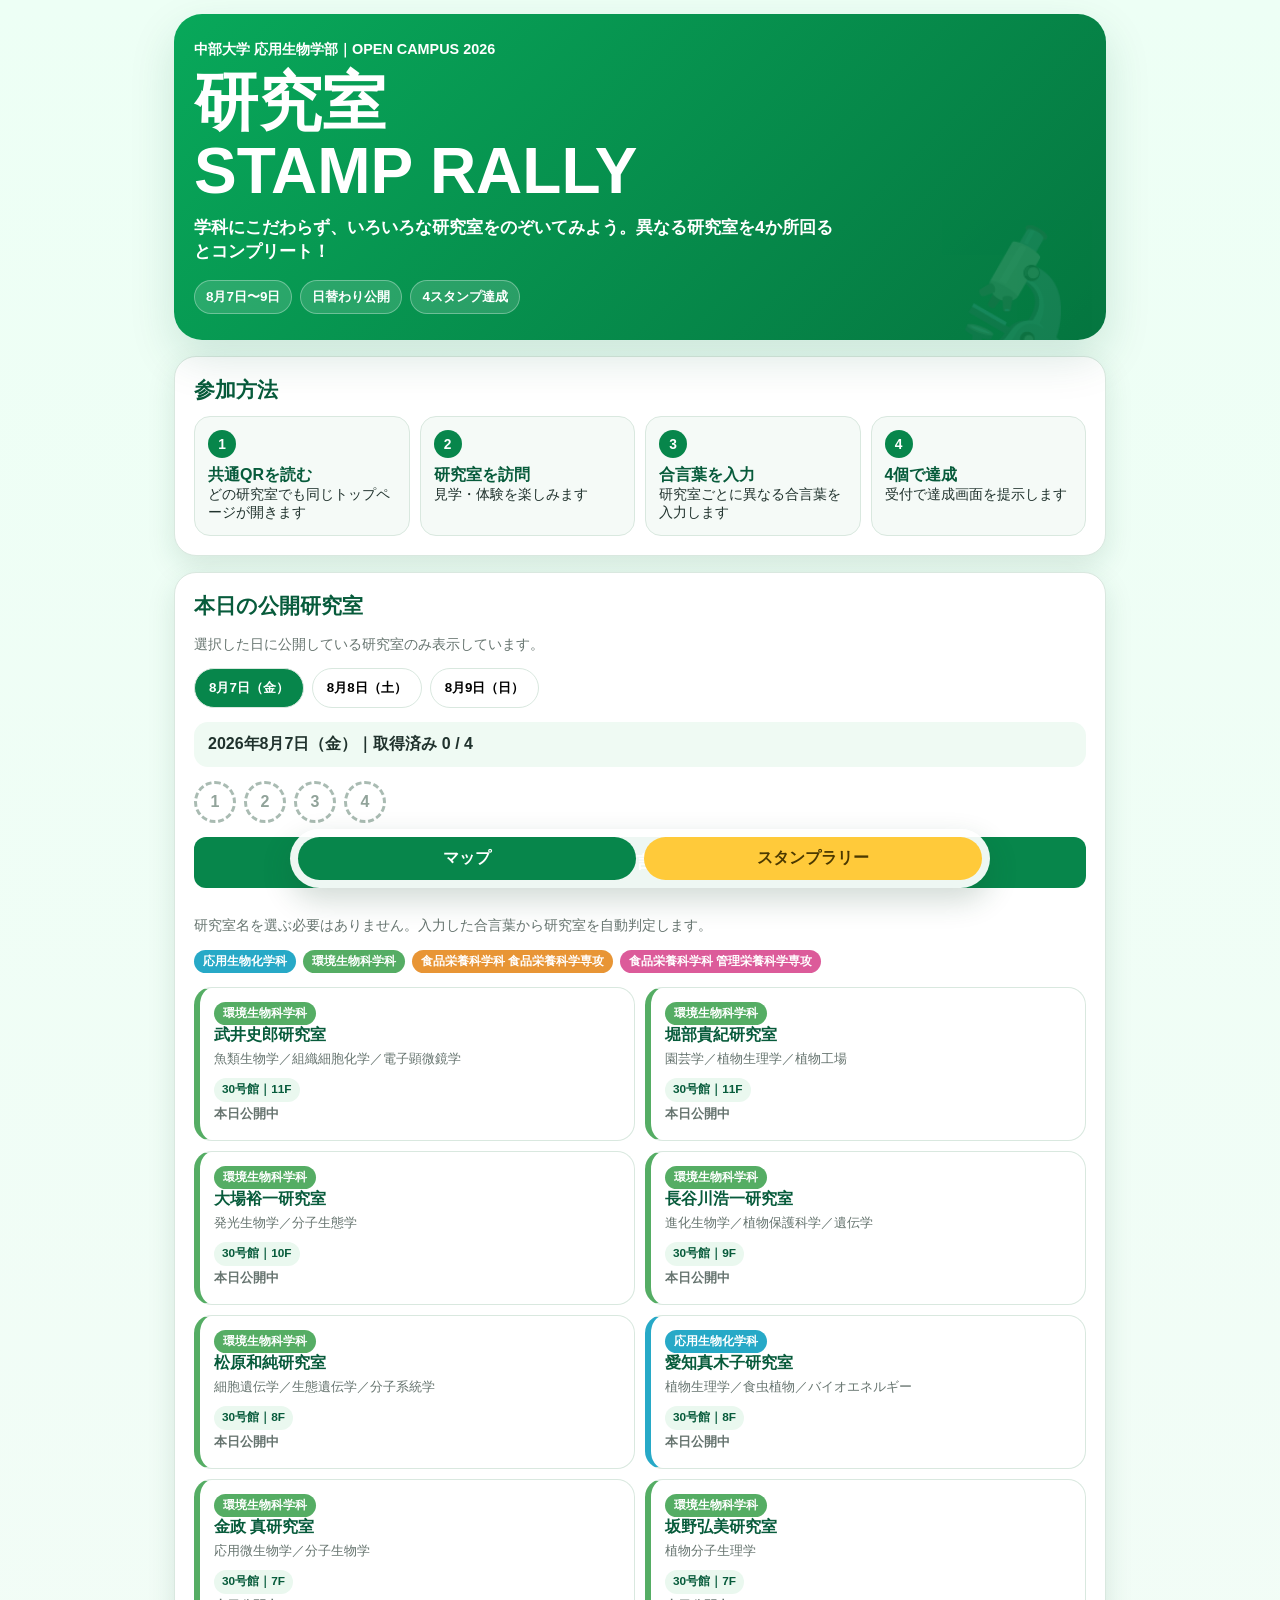
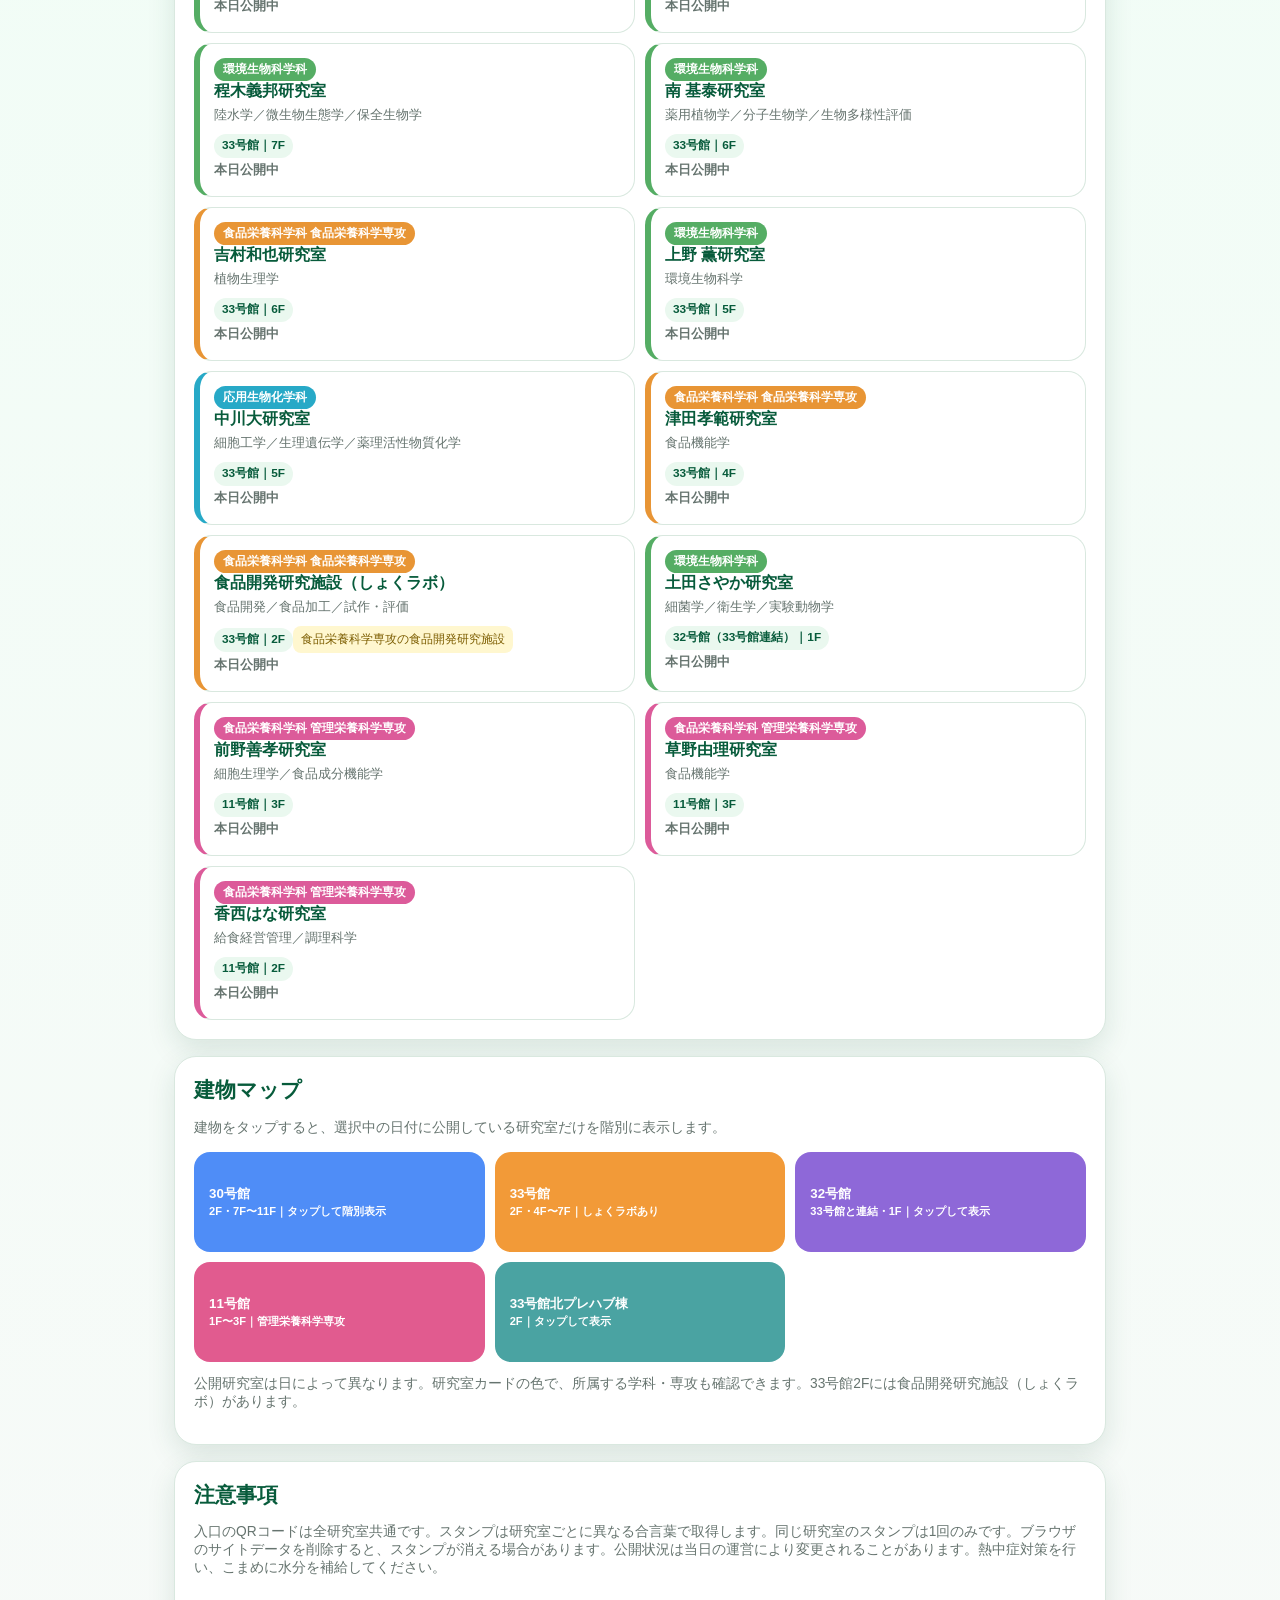
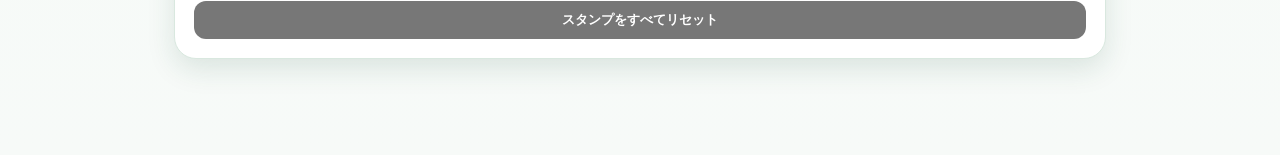
==== commit 6db53b7d: "Add files via upload" ====
--- a/index.html
+++ b/index.html
@@ -21,7 +21,6 @@
 const LABS=[
 {id:'takei',name:'武井史郎研究室',building:'30号館',floor:'11F',days:[7,8,9],fields:'魚類生物学／組織細胞化学／電子顕微鏡学',password:'TAKE37',dept:'環境生物科学科'},
 {id:'horibe',name:'堀部貴紀研究室',building:'30号館',floor:'11F',days:[7,8],fields:'園芸学／植物生理学／植物工場',password:'HREV47',dept:'環境生物科学科'},
-{id:'sumi',name:'墨 泰孝研究室',building:'30号館',floor:'11F',days:[8],fields:'土壌学／植物栄養学／土壌微生物学',password:'MUDD34',dept:'応用生物化学科'},
 {id:'oba',name:'大場裕一研究室',building:'30号館',floor:'10F',days:[7,9],fields:'発光生物学／分子生態学',password:'RAYE37',dept:'環境生物科学科'},
 {id:'hasegawa',name:'長谷川浩一研究室',building:'30号館',floor:'9F',days:[7,9],fields:'進化生物学／植物保護科学／遺伝学',password:'EVEN36',dept:'環境生物科学科'},
 {id:'suzuki',name:'鈴木孝征研究室',building:'30号館',floor:'9F',days:[9],fields:'植物（シロイヌナズナ）／遺伝子（DNA）／バイオインフォマティクス',password:'DNAE47',dept:'応用生物化学科'},
@@ -36,6 +35,7 @@
 {id:'hodoki',name:'程木義邦研究室',building:'33号館',floor:'7F',days:[7,8,9],fields:'陸水学／微生物生態学／保全生物学',password:'WATR47',dept:'環境生物科学科'},
 {id:'minami',name:'南 基泰研究室',building:'33号館',floor:'6F',days:[7,8],fields:'薬用植物学／分子生物学／生物多様性評価',password:'MEDC37',dept:'環境生物科学科'},
 {id:'yoshimura',name:'吉村和也研究室',building:'33号館',floor:'6F',days:[7,8,9],fields:'植物生理学',password:'VEGE46',dept:'食品栄養科学科 食品栄養科学専攻'},
+{id:'ueno',name:'上野 薫研究室',building:'33号館',floor:'5F',days:[7,8],fields:'環境生物科学',password:'UENK37',dept:'環境生物科学科',times:{7:'13:00〜14:00',8:'10:30〜12:00'}},
 {id:'nakagawa',name:'中川大研究室',building:'33号館',floor:'5F',days:[7],fields:'細胞工学／生理遺伝学／薬理活性物質化学',password:'RATC47',dept:'応用生物化学科'},
 {id:'tsuda',name:'津田孝範研究室',building:'33号館',floor:'4F',days:[7,8,9],fields:'食品機能学',password:'FUNC39',dept:'食品栄養科学科 食品栄養科学専攻'},
 {id:'kanamaru',name:'金丸京子研究室',building:'33号館',floor:'4F',days:[8],fields:'コウジカビ／生存戦略／発酵の仕組み',password:'FERM47',dept:'応用生物化学科'},
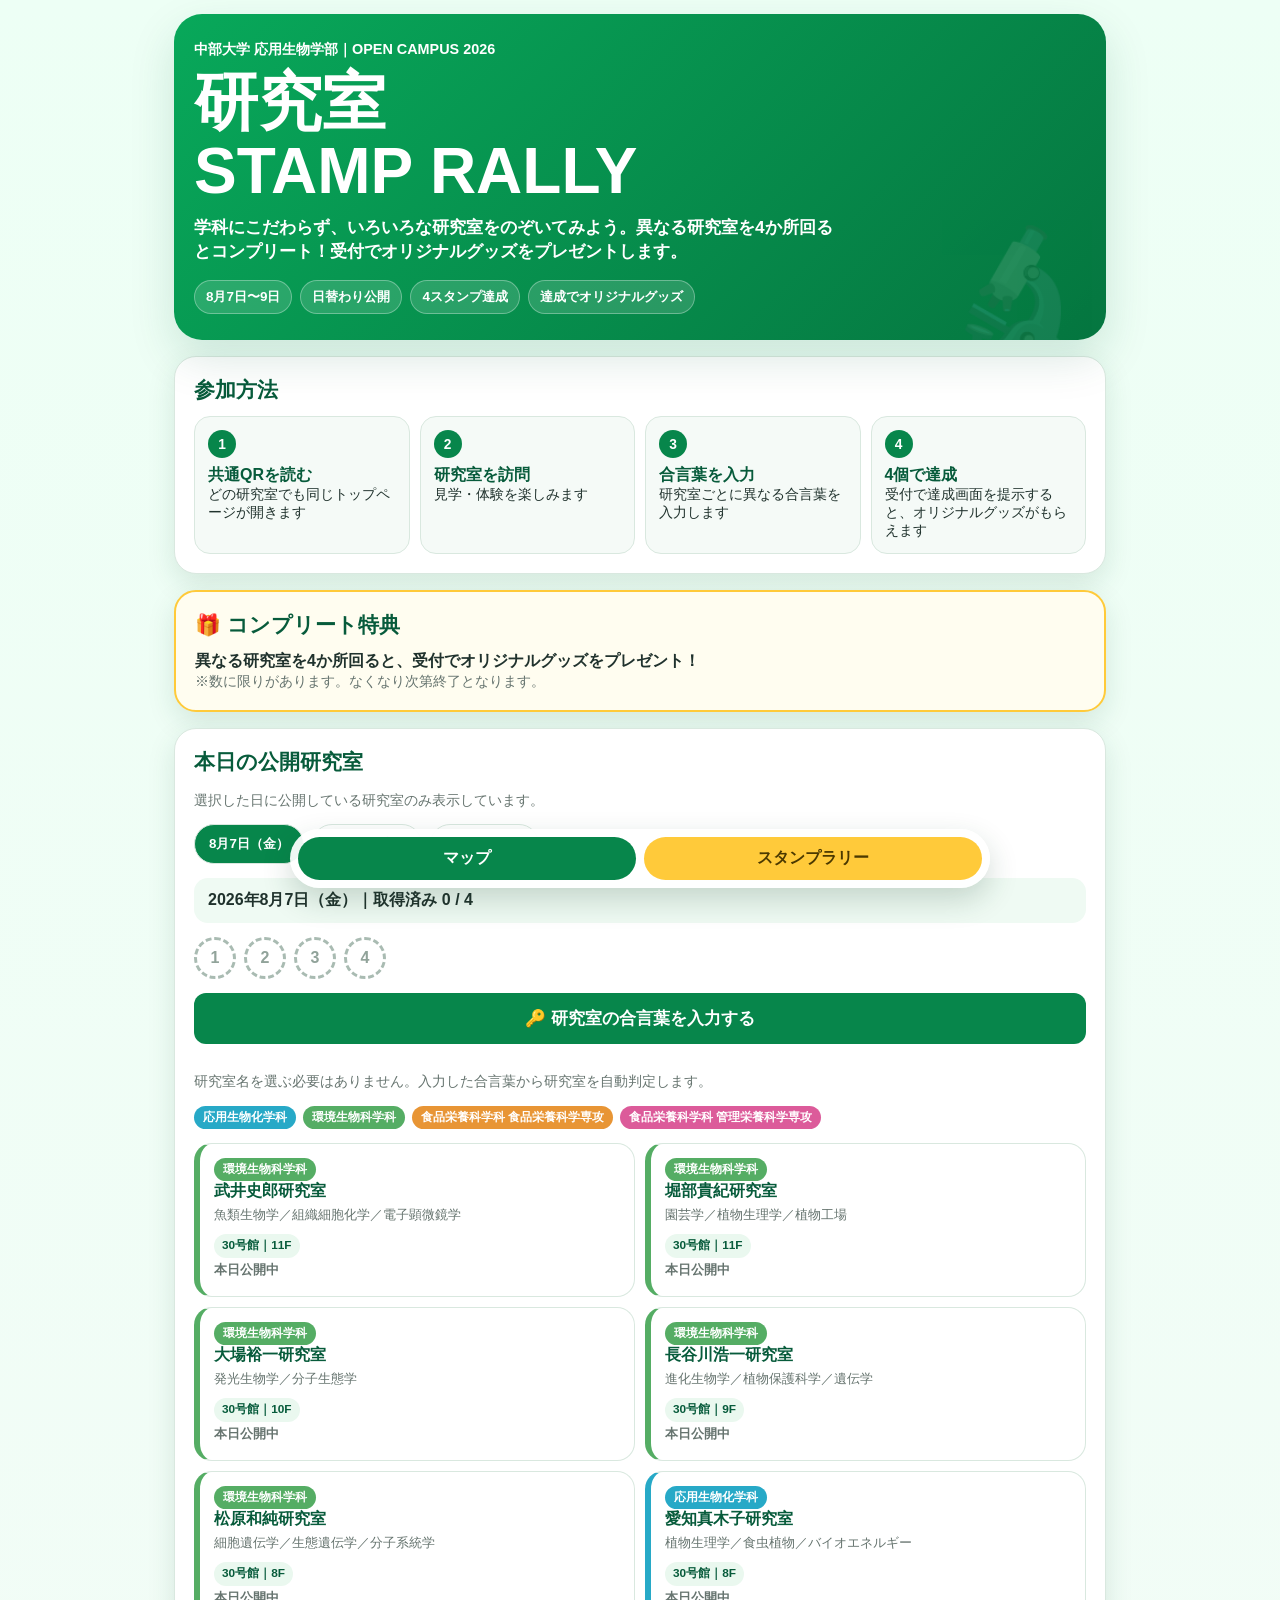
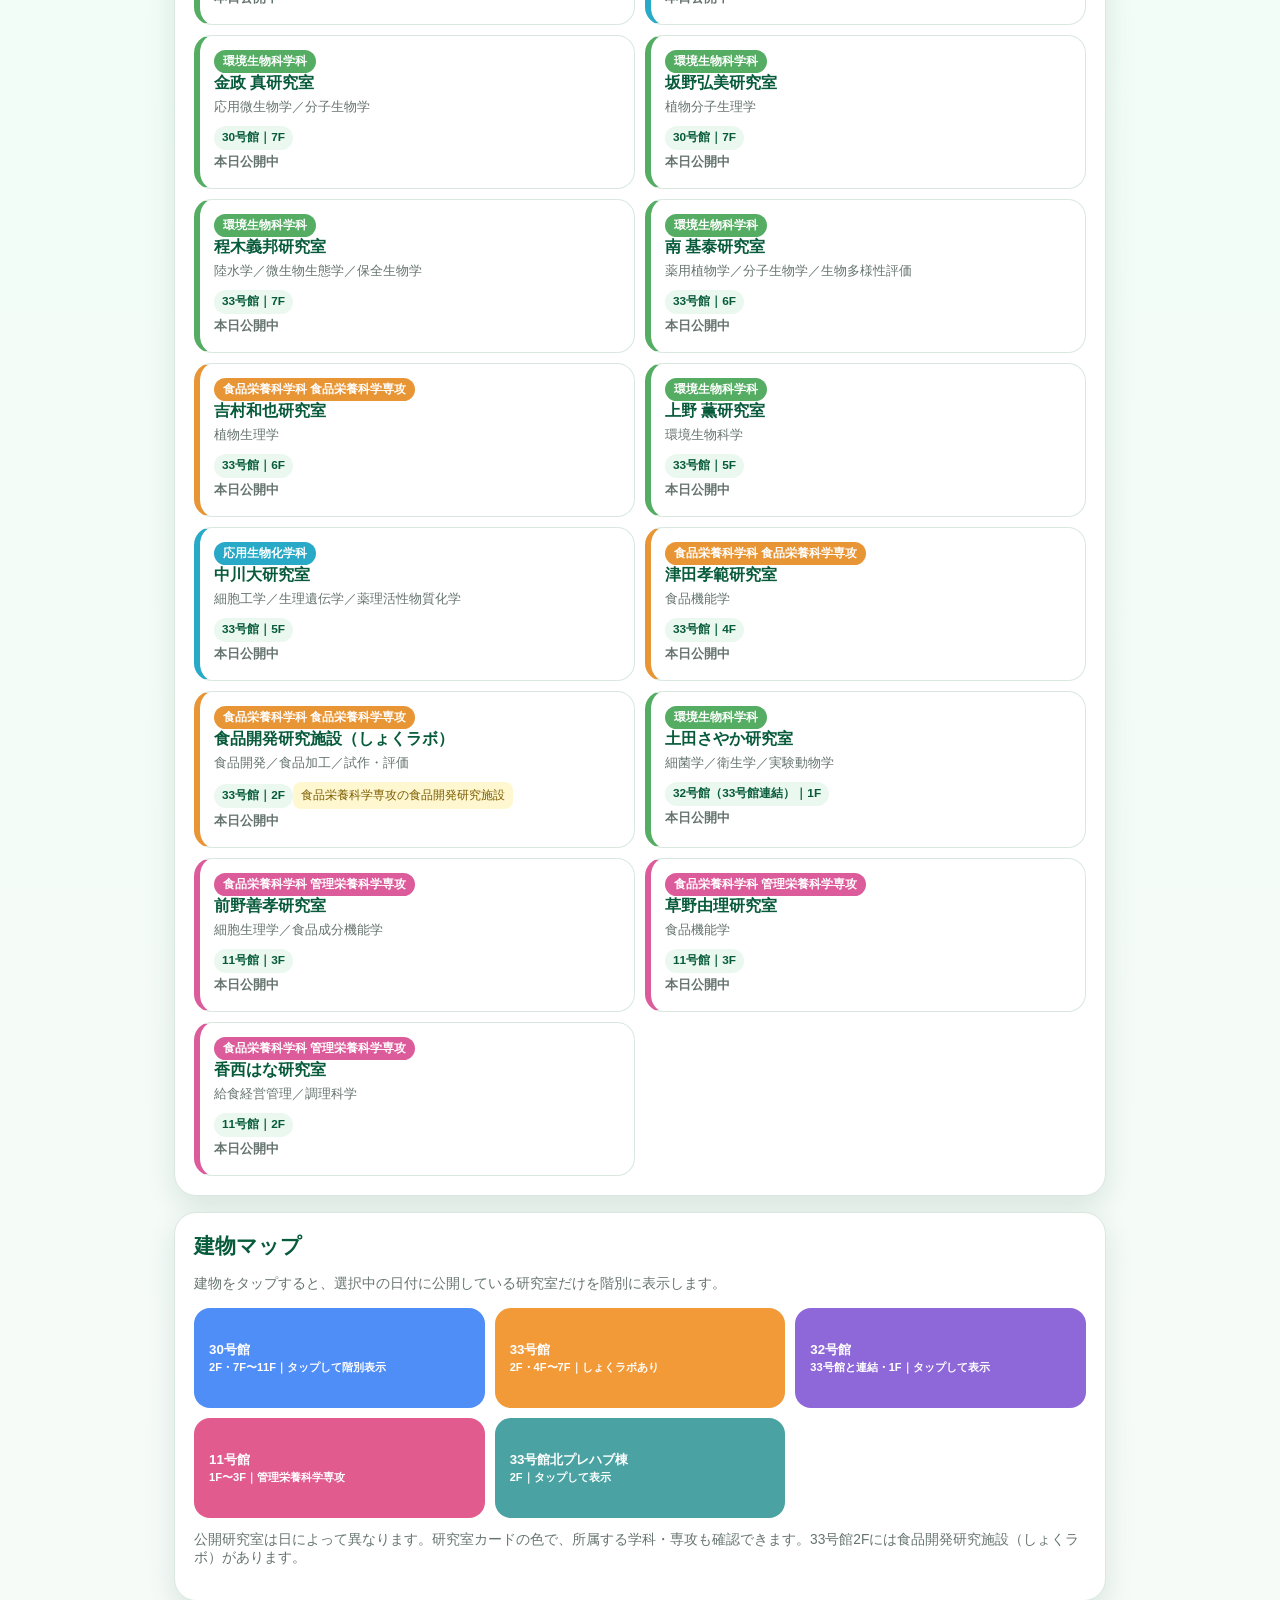
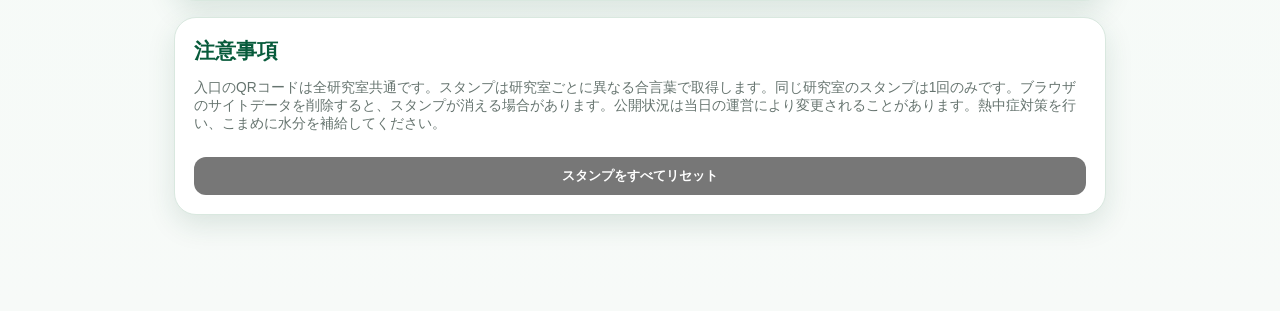
==== commit 3a1209ab: "Add files via upload" ====
--- a/index.html
+++ b/index.html
@@ -10,14 +10,14 @@
 .stampfx{display:none;position:fixed;inset:0;z-index:60;align-items:center;justify-content:center;padding:20px;background:radial-gradient(circle at center,#073d2dcc 0,#001b14ee 72%);overflow:hidden}.stampfx.show{display:flex;animation:fxFade .25s ease-out}.stampfx:before,.stampfx:after{content:"";position:absolute;inset:-30%;background:repeating-conic-gradient(from 0deg,transparent 0 10deg,#ffffff10 10deg 12deg);animation:fxSpin 11s linear infinite}.stampfx:after{animation-direction:reverse;animation-duration:16s;opacity:.55}.fxcard{position:relative;z-index:2;width:min(92vw,470px);padding:30px 22px 26px;text-align:center;color:#fff;border:1px solid #ffffff55;border-radius:30px;background:linear-gradient(145deg,#0b9c5fdd,#06573fee);box-shadow:0 25px 70px #0009,0 0 0 7px #ffffff12;transform:scale(.5) rotate(-7deg);animation:fxPop .7s cubic-bezier(.18,.89,.32,1.28) forwards}.fxshine{position:absolute;inset:0;border-radius:30px;overflow:hidden;pointer-events:none}.fxshine:after{content:"";position:absolute;top:-25%;left:-70%;width:55%;height:150%;background:linear-gradient(100deg,transparent,#ffffff66,transparent);transform:skewX(-18deg);animation:fxShine 1.15s .25s ease-out forwards}.fxseal{width:138px;height:138px;margin:0 auto 14px;border-radius:50%;display:grid;place-items:center;background:radial-gradient(circle,#fff8cc 0 47%,#ffca3a 48% 61%,#fff 62% 67%,#0b6d4c 68%);box-shadow:0 0 0 8px #ffffff22,0 14px 30px #002b1e88;animation:sealPulse 1.2s ease-in-out infinite alternate}.fxseal span{font-size:54px;filter:drop-shadow(0 4px 2px #0003)}.fxtitle{font-size:clamp(2.2rem,10vw,4rem);line-height:1;font-weight:1000;letter-spacing:.05em;margin:5px 0 12px;text-shadow:0 5px 0 #034c35,0 10px 25px #001c1488}.fxlab{font-size:1.2rem;font-weight:900;margin:0 0 5px}.fxcount{display:inline-block;margin-top:8px;padding:7px 14px;border-radius:999px;background:#ffffff20;border:1px solid #ffffff45;font-weight:900}.fxhint{margin:14px 0 0;font-size:.83rem;opacity:.88}.fxclose{margin-top:18px;border:0;border-radius:999px;padding:11px 22px;background:#ffca3a;color:#4b3900;font-weight:1000;cursor:pointer;box-shadow:0 8px 18px #001d1444}.confetti{position:absolute;z-index:1;top:-12vh;width:10px;height:18px;border-radius:2px;animation:confettiFall 1.7s linear forwards}.stampfx.completefx .fxcard{background:linear-gradient(145deg,#8d6400ee,#d99200ee)}.stampfx.completefx .fxtitle{font-size:clamp(1.9rem,9vw,3.5rem)}
 @keyframes fxFade{from{opacity:0}to{opacity:1}}@keyframes fxPop{0%{transform:scale(.45) rotate(-8deg);opacity:0}65%{transform:scale(1.08) rotate(2deg);opacity:1}100%{transform:scale(1) rotate(0)}}@keyframes fxSpin{to{transform:rotate(360deg)}}@keyframes fxShine{to{left:125%}}@keyframes sealPulse{from{transform:scale(.98)}to{transform:scale(1.04)}}@keyframes confettiFall{0%{transform:translate3d(0,-10vh,0) rotate(0);opacity:1}100%{transform:translate3d(var(--drift),112vh,0) rotate(720deg);opacity:.1}}
 @media print{.stampfx{display:none!important}}
-</style></head><body><main class="wrap"><section class="hero"><div class="kicker">中部大学 応用生物学部｜OPEN CAMPUS 2026</div><h1>研究室<br>STAMP RALLY</h1><p>学科にこだわらず、いろいろな研究室をのぞいてみよう。異なる研究室を4か所回るとコンプリート！</p><div class="badges"><span class="badge">8月7日〜9日</span><span class="badge">日替わり公開</span><span class="badge">4スタンプ達成</span></div></section><section class="card"><h2>参加方法</h2><div class="steps"><div class="step"><span class="num">1</span><b>共通QRを読む</b>どの研究室でも同じトップページが開きます</div><div class="step"><span class="num">2</span><b>研究室を訪問</b>見学・体験を楽しみます</div><div class="step"><span class="num">3</span><b>合言葉を入力</b>研究室ごとに異なる合言葉を入力します</div><div class="step"><span class="num">4</span><b>4個で達成</b>受付で達成画面を提示します</div></div></section><section class="card" id="rally"><h2>本日の公開研究室</h2><p class="sub">選択した日に公開している研究室のみ表示しています。</p><div class="tabs"><button class="tab" data-day="7">8月7日（金）</button><button class="tab" data-day="8">8月8日（土）</button><button class="tab" data-day="9">8月9日（日）</button></div><div class="status" id="status"></div><div class="progress" id="progress"></div><button class="get" style="font-size:1.05rem;padding:14px;margin:14px 0" onclick="openCommonModal()">🔑 研究室の合言葉を入力する</button><p class="sub">研究室名を選ぶ必要はありません。入力した合言葉から研究室を自動判定します。</p>
+</style></head><body><main class="wrap"><section class="hero"><div class="kicker">中部大学 応用生物学部｜OPEN CAMPUS 2026</div><h1>研究室<br>STAMP RALLY</h1><p>学科にこだわらず、いろいろな研究室をのぞいてみよう。異なる研究室を4か所回るとコンプリート！受付でオリジナルグッズをプレゼントします。</p><div class="badges"><span class="badge">8月7日〜9日</span><span class="badge">日替わり公開</span><span class="badge">4スタンプ達成</span><span class="badge">達成でオリジナルグッズ</span></div></section><section class="card"><h2>参加方法</h2><div class="steps"><div class="step"><span class="num">1</span><b>共通QRを読む</b>どの研究室でも同じトップページが開きます</div><div class="step"><span class="num">2</span><b>研究室を訪問</b>見学・体験を楽しみます</div><div class="step"><span class="num">3</span><b>合言葉を入力</b>研究室ごとに異なる合言葉を入力します</div><div class="step"><span class="num">4</span><b>4個で達成</b>受付で達成画面を提示すると、オリジナルグッズがもらえます</div></div></section><section class="card" style="border:2px solid var(--gold);background:#fffdf0"><h2>🎁 コンプリート特典</h2><p style="margin:0"><b>異なる研究室を4か所回ると、受付でオリジナルグッズをプレゼント！</b><br><span class="notice">※数に限りがあります。なくなり次第終了となります。</span></p></section><section class="card" id="rally"><h2>本日の公開研究室</h2><p class="sub">選択した日に公開している研究室のみ表示しています。</p><div class="tabs"><button class="tab" data-day="7">8月7日（金）</button><button class="tab" data-day="8">8月8日（土）</button><button class="tab" data-day="9">8月9日（日）</button></div><div class="status" id="status"></div><div class="progress" id="progress"></div><button class="get" style="font-size:1.05rem;padding:14px;margin:14px 0" onclick="openCommonModal()">🔑 研究室の合言葉を入力する</button><p class="sub">研究室名を選ぶ必要はありません。入力した合言葉から研究室を自動判定します。</p>
 <div class="dept-legend"><span class="dept-chip" style="background:#27a9c7">応用生物化学科</span><span class="dept-chip" style="background:#55ad64">環境生物科学科</span><span class="dept-chip" style="background:#e89535">食品栄養科学科 食品栄養科学専攻</span><span class="dept-chip" style="background:#dc5b9a">食品栄養科学科 管理栄養科学専攻</span></div><div class="grid" id="labs"></div></section><section class="card" id="map"><h2>建物マップ</h2><p class="sub">建物をタップすると、選択中の日付に公開している研究室だけを階別に表示します。</p><div class="map">
 <button class="building b30" data-building="30号館">30号館<br><small>2F・7F〜11F｜タップして階別表示</small></button>
 <button class="building b33" data-building="33号館">33号館<br><small>2F・4F〜7F｜しょくラボあり</small></button>
 <button class="building b32" data-building="32号館（33号館連結）">32号館<br><small>33号館と連結・1F｜タップして表示</small></button>
 <button class="building b11" data-building="11号館">11号館<br><small>1F〜3F｜管理栄養科学専攻</small></button>
 <button class="building bprefab" data-building="33号館北プレハブ棟">33号館北プレハブ棟<br><small>2F｜タップして表示</small></button>
-</div><div class="floor-map" id="floorMap"></div><p class="notice">公開研究室は日によって異なります。研究室カードの色で、所属する学科・専攻も確認できます。33号館2Fには食品開発研究施設（しょくラボ）があります。</p></section><section class="card complete" id="complete"><div class="big">🎉</div><h2>COMPLETE!</h2><p><b>4つの研究室を訪問しました。</b><br>この画面を応用生物学部受付で提示してください。</p></section><section class="card"><h2>注意事項</h2><p class="notice">入口のQRコードは全研究室共通です。スタンプは研究室ごとに異なる合言葉で取得します。同じ研究室のスタンプは1回のみです。ブラウザのサイトデータを削除すると、スタンプが消える場合があります。公開状況は当日の運営により変更されることがあります。熱中症対策を行い、こまめに水分を補給してください。</p><button class="get" style="background:#777" onclick="resetRally()">スタンプをすべてリセット</button></section></main><nav class="sticky"><a class="secondary" href="#map">マップ</a><a class="primary" href="#rally">スタンプラリー</a></nav><div class="modal" id="modal"><div class="dialog"><h3 id="modalTitle">研究室の合言葉を入力</h3><p class="sub">訪問した研究室で案内された6文字の合言葉を、半角・大文字で入力してください。</p><input id="passwordInput" type="text" autocomplete="off" placeholder="合言葉"><div class="error" id="error"></div><div class="actions"><button class="cancel" onclick="closeModal()">キャンセル</button><button class="submit" onclick="submitPassword()">スタンプを取得</button></div></div></div><div class="stampfx" id="stampFx" role="dialog" aria-modal="true" aria-live="assertive"><div class="fxcard"><div class="fxshine"></div><div class="fxseal"><span id="fxIcon">★</span></div><div class="fxtitle" id="fxTitle">STAMP GET!</div><p class="fxlab" id="fxLab"></p><div class="fxcount" id="fxCount"></div><p class="fxhint">画面をタップ、またはボタンを押すと閉じます</p><button class="fxclose" onclick="closeStampFx()">つづける</button></div></div><script>
+</div><div class="floor-map" id="floorMap"></div><p class="notice">公開研究室は日によって異なります。研究室カードの色で、所属する学科・専攻も確認できます。33号館2Fには食品開発研究施設（しょくラボ）があります。</p></section><section class="card complete" id="complete"><div class="big">🎉</div><h2>COMPLETE!</h2><p><b>4つの研究室を訪問しました。</b><br>この画面を応用生物学部受付で提示してください。<br><strong>オリジナルグッズをプレゼントします！</strong></p><p class="notice"><b>※オリジナルグッズは数に限りがあります。なくなり次第終了となります。</b></p></section><section class="card"><h2>注意事項</h2><p class="notice">入口のQRコードは全研究室共通です。スタンプは研究室ごとに異なる合言葉で取得します。同じ研究室のスタンプは1回のみです。ブラウザのサイトデータを削除すると、スタンプが消える場合があります。公開状況は当日の運営により変更されることがあります。熱中症対策を行い、こまめに水分を補給してください。</p><button class="get" style="background:#777" onclick="resetRally()">スタンプをすべてリセット</button></section></main><nav class="sticky"><a class="secondary" href="#map">マップ</a><a class="primary" href="#rally">スタンプラリー</a></nav><div class="modal" id="modal"><div class="dialog"><h3 id="modalTitle">研究室の合言葉を入力</h3><p class="sub">訪問した研究室で案内された6文字の合言葉を、半角・大文字で入力してください。</p><input id="passwordInput" type="text" autocomplete="off" placeholder="合言葉"><div class="error" id="error"></div><div class="actions"><button class="cancel" onclick="closeModal()">キャンセル</button><button class="submit" onclick="submitPassword()">スタンプを取得</button></div></div></div><div class="stampfx" id="stampFx" role="dialog" aria-modal="true" aria-live="assertive"><div class="fxcard"><div class="fxshine"></div><div class="fxseal"><span id="fxIcon">★</span></div><div class="fxtitle" id="fxTitle">STAMP GET!</div><p class="fxlab" id="fxLab"></p><div class="fxcount" id="fxCount"></div><p class="fxhint">画面をタップ、またはボタンを押すと閉じます</p><button class="fxclose" onclick="closeStampFx()">つづける</button></div></div><script>
 const LABS=[
 {id:'takei',name:'武井史郎研究室',building:'30号館',floor:'11F',days:[7,8,9],fields:'魚類生物学／組織細胞化学／電子顕微鏡学',password:'TAKE37',dept:'環境生物科学科'},
 {id:'horibe',name:'堀部貴紀研究室',building:'30号館',floor:'11F',days:[7,8],fields:'園芸学／植物生理学／植物工場',password:'HREV47',dept:'環境生物科学科'},
